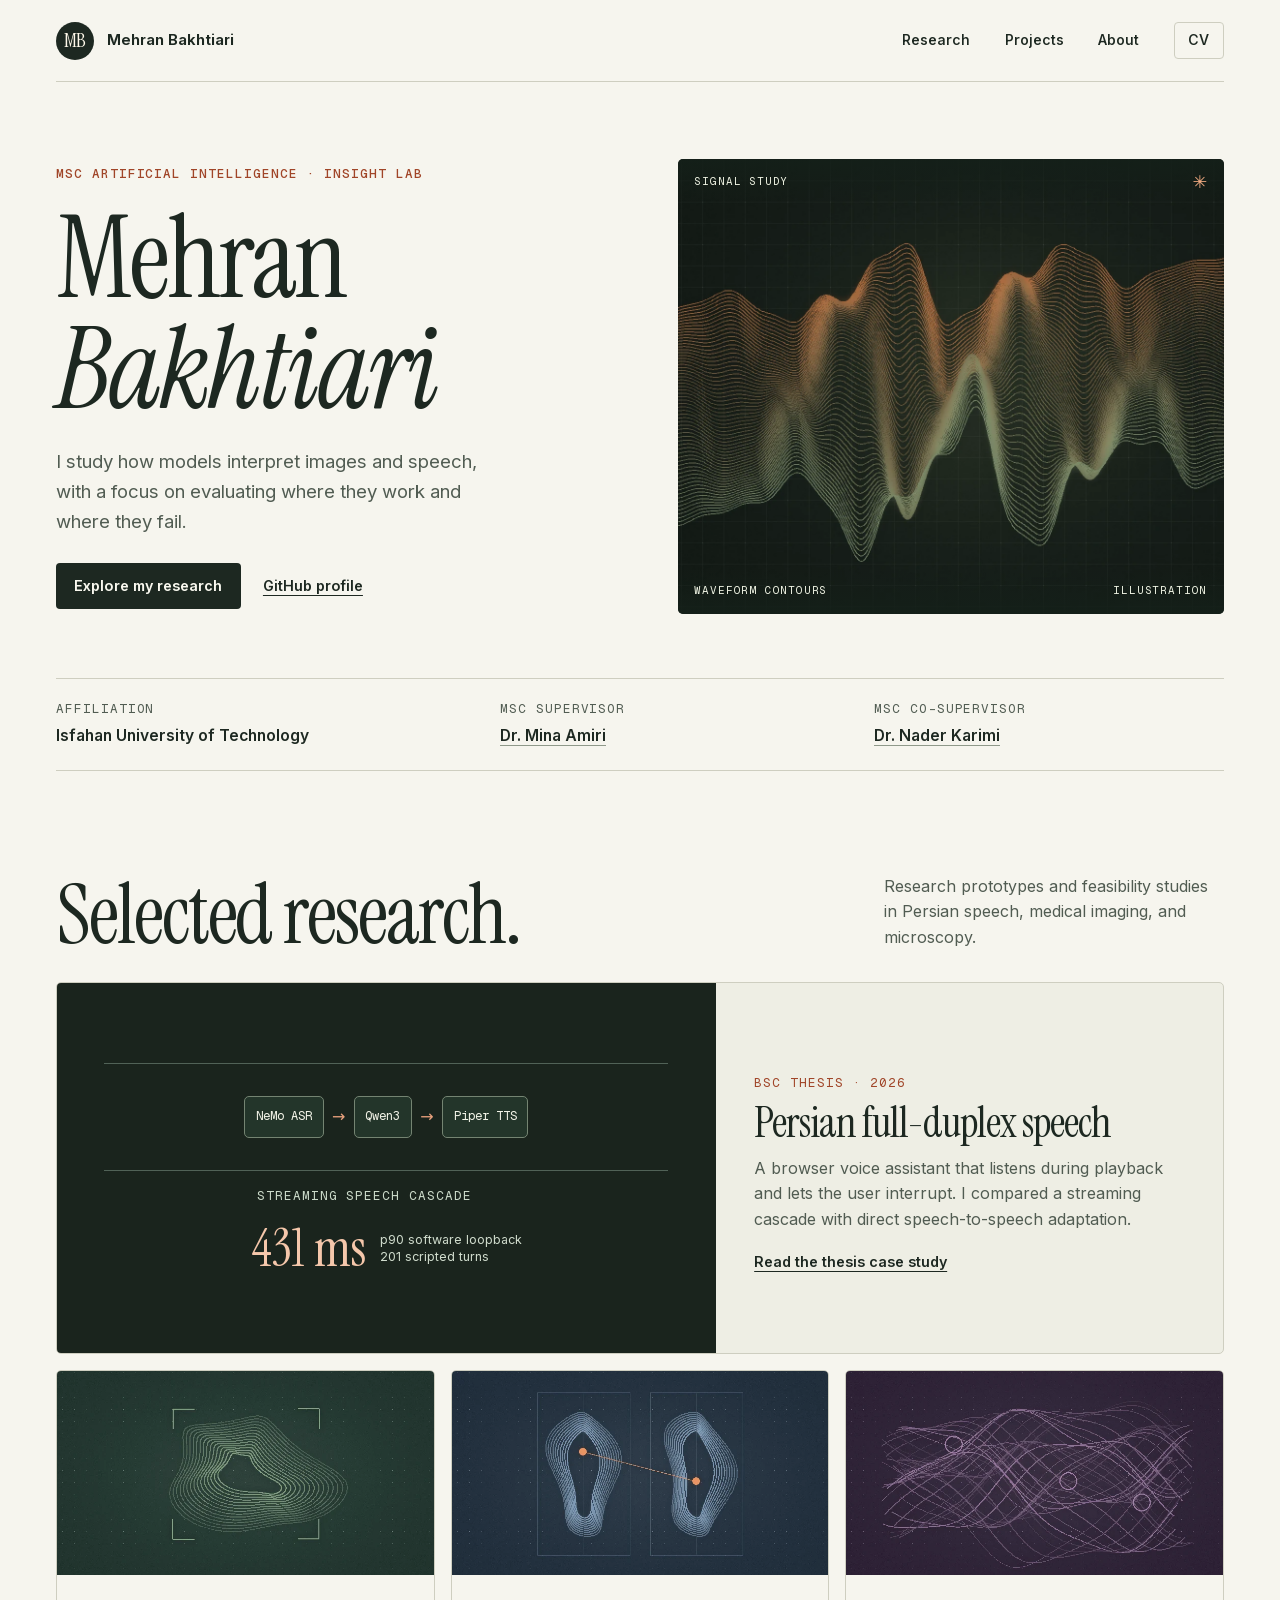
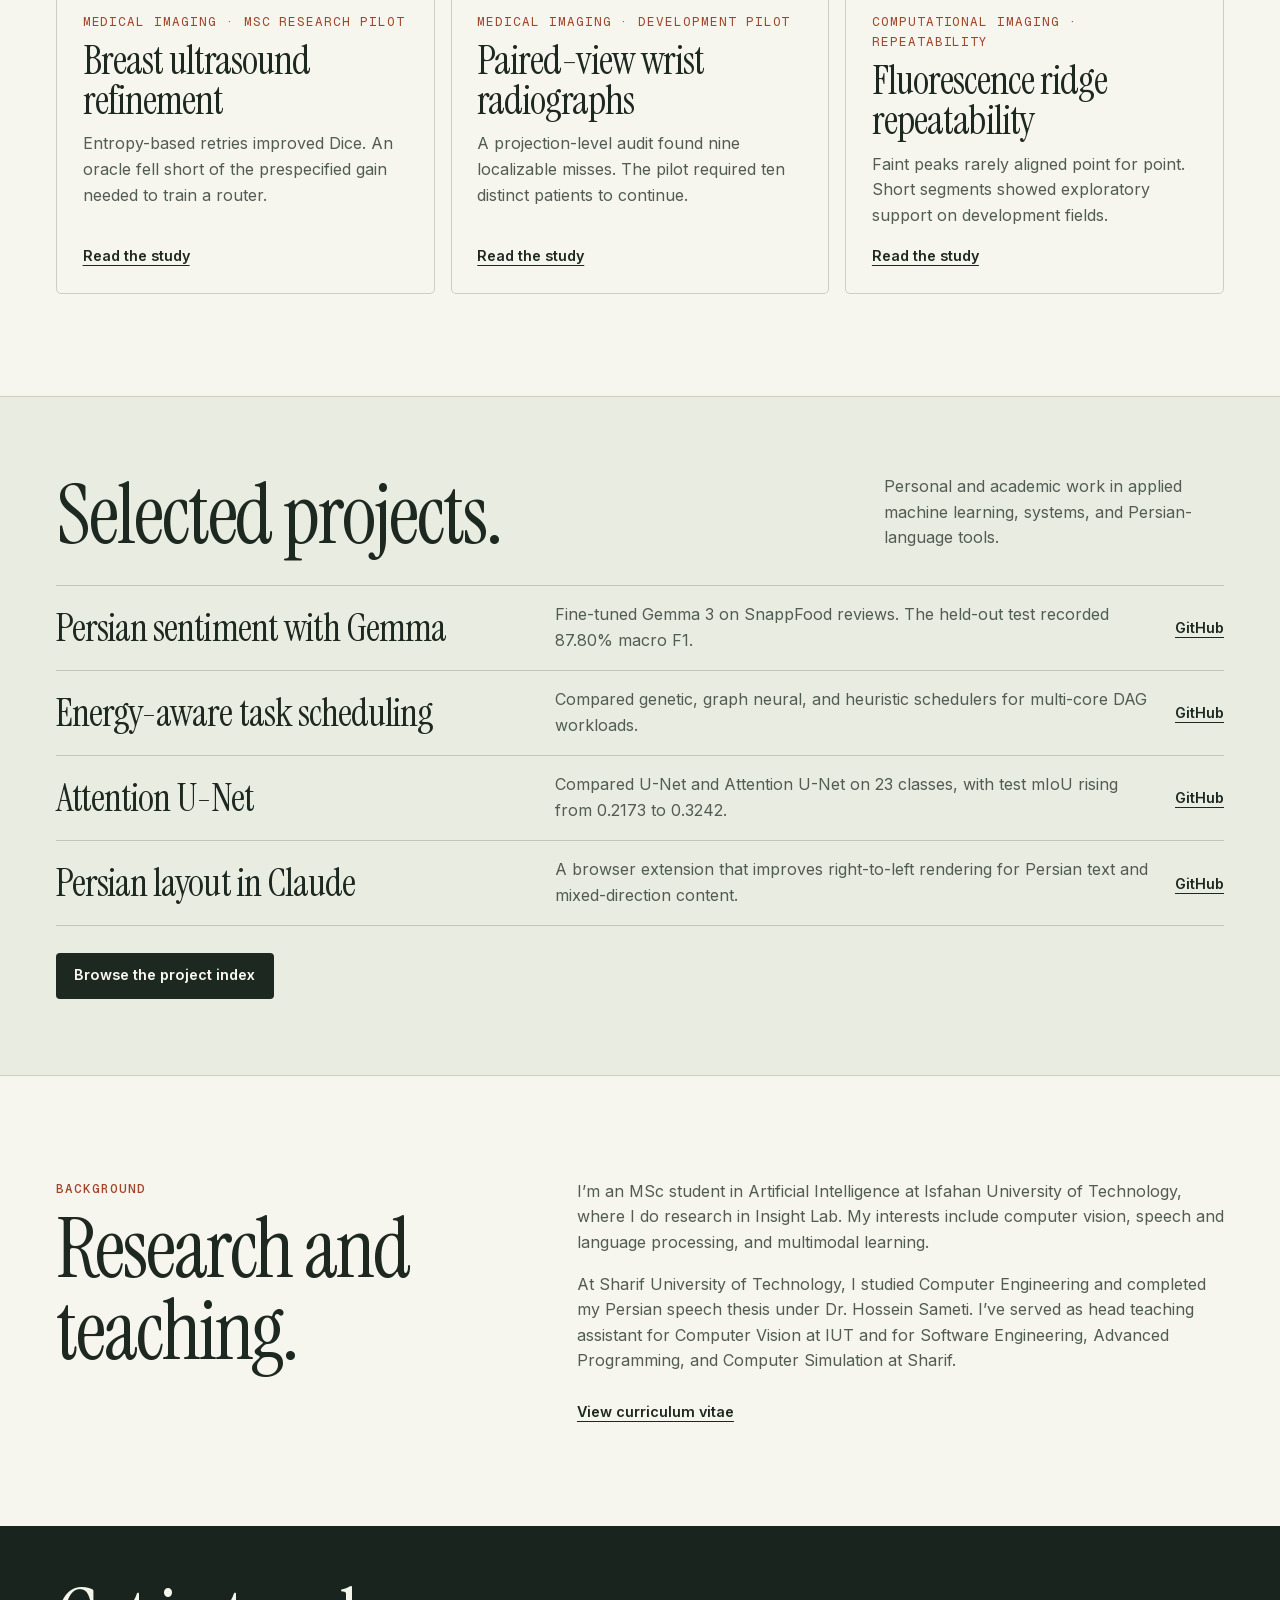
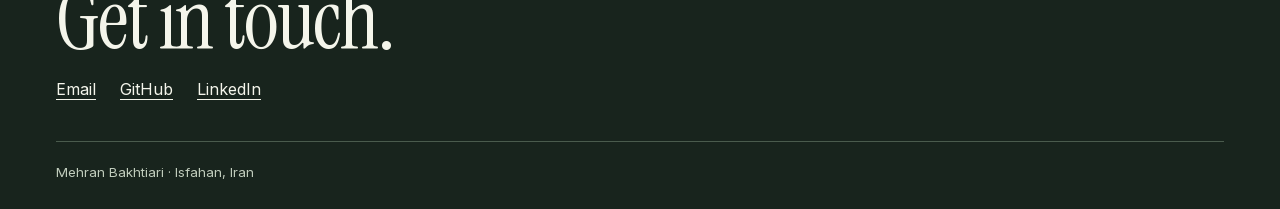
==== index.html @ 44d0c58a "Build Mehran Bakhtiari’s academic portfolio" ====
<!doctype html>
<html lang="en">
<head>
  <meta charset="utf-8">
  <meta name="viewport" content="width=device-width, initial-scale=1">
  <meta name="theme-color" content="#f6f5ee">
  <title>Mehran Bakhtiari · Artificial Intelligence</title>
  <meta name="description" content="Mehran Bakhtiari is an MSc student in Artificial Intelligence at Isfahan University of Technology. Explore research in Persian speech, medical imaging, and machine learning.">
  <meta property="og:type" content="website">
  <meta property="og:title" content="Mehran Bakhtiari · Artificial Intelligence">
  <meta property="og:description" content="Mehran Bakhtiari is an MSc student in Artificial Intelligence at Isfahan University of Technology. Explore research in Persian speech, medical imaging, and machine learning.">
  <meta property="og:url" content="https://mehbakh82.github.io/">
  <meta property="og:image" content="https://mehbakh82.github.io/assets/signal.webp">
  <meta name="twitter:card" content="summary_large_image">
  <link rel="canonical" href="https://mehbakh82.github.io/">
  <link rel="icon" href="assets/favicon.png">
  <link rel="stylesheet" href="styles.css">
  
</head>
<body>
  <a class="skip" href="#main">Skip to content</a>
  <header><div class="wrap">
    <a class="brand" href="index.html" aria-label="Mehran Bakhtiari, home"><span class="mark" aria-hidden="true">MB</span><span class="brand-text">Mehran Bakhtiari</span></a>
    <nav aria-label="Main navigation"><a href="index.html#research">Research</a><a href="projects.html">Projects</a><a href="index.html#about">About</a><a href="cv.html" class="nav-cv">CV</a></nav>
  </div></header>
  <main id="main">
    <div class="wrap">
      <section class="hero">
        <div>
          <p class="kicker">MSc Artificial Intelligence · Insight Lab</p>
          <h1>Mehran <span>Bakhtiari</span></h1>
          <p class="intro">I study how models interpret images and speech, with a focus on evaluating where they work and where they fail.</p>
          <div class="actions"><a class="button" href="#research">Explore my research</a><a class="text-link" href="https://github.com/mehbakh82">GitHub profile</a></div>
        </div>
        <figure class="hero-art">
          <img src="assets/signal.webp" width="1200" height="940" alt="" fetchpriority="high">
          <div class="art-top"><span class="caption">Signal study</span><span class="art-symbol" aria-hidden="true">✳</span></div>
          <figcaption class="art-bottom"><span class="caption">Waveform contours</span><span class="caption">Illustration</span></figcaption>
        </figure>
      </section>
      <dl class="affiliations">
        <div><dt class="label">Affiliation</dt><dd>Isfahan University of Technology</dd></div>
        <div><dt class="label">MSc supervisor</dt><dd><a href="https://scholar.google.com/citations?user=txV3rqgAAAAJ&amp;hl=en">Dr. Mina Amiri</a></dd></div>
        <div><dt class="label">MSc co-supervisor</dt><dd><a href="https://scholar.google.com/citations?user=mZGNr2QAAAAJ&amp;hl=en">Dr. Nader Karimi</a></dd></div>
      </dl>
      <section class="section" id="research">
        <div class="section-heading"><h2>Selected research.</h2><p>Research prototypes and feasibility studies in Persian speech, medical imaging, and microscopy.</p></div>
        <article class="feature">
          <div class="feature-media">
            <div class="diagram" aria-label="The speech cascade runs NeMo ASR, then Qwen3, then Piper TTS">
              <span>NeMo ASR</span><b aria-hidden="true">→</b><span>Qwen3</span><b aria-hidden="true">→</b><span>Piper TTS</span>
            </div>
            <p class="caption">Streaming speech cascade</p>
            <p class="feature-measure"><strong>431 ms</strong><span>p90 software loopback<br>201 scripted turns</span></p>
          </div>
          <div class="feature-body">
            <p class="meta">BSc thesis · 2026</p><h3>Persian full-duplex speech</h3>
            <p>A browser voice assistant that listens during playback and lets the user interrupt. I compared a streaming cascade with direct speech-to-speech adaptation.</p>
            <a class="text-link" href="research/persian-speech.html">Read the thesis case study</a>
          </div>
        </article>
        <div class="cards"><article class="card">
      <img src="assets/ultrasound.webp" width="740" height="415" loading="lazy" alt="">
      <div class="card-content"><p class="meta">Medical imaging · MSc research pilot</p>
        <h3>Breast ultrasound refinement</h3><p>Entropy-based retries improved Dice. An oracle fell short of the prespecified gain needed to train a router.</p>
        <a class="text-link" href="research/breast-ultrasound.html" aria-label="Read the study on Recoverable errors in breast ultrasound">Read the study</a>
      </div>
    </article><article class="card">
      <img src="assets/wrist.webp" width="740" height="415" loading="lazy" alt="">
      <div class="card-content"><p class="meta">Medical imaging · Development pilot</p>
        <h3>Paired-view wrist radiographs</h3><p>A projection-level audit found nine localizable misses. The pilot required ten distinct patients to continue.</p>
        <a class="text-link" href="research/paired-wrist.html" aria-label="Read the study on Paired-view wrist radiographs">Read the study</a>
      </div>
    </article><article class="card">
      <img src="assets/fluorescence.webp" width="740" height="415" loading="lazy" alt="">
      <div class="card-content"><p class="meta">Computational imaging · Repeatability</p>
        <h3>Fluorescence ridge repeatability</h3><p>Faint peaks rarely aligned point for point. Short segments showed exploratory support on development fields.</p>
        <a class="text-link" href="research/fluorescence-ridges.html" aria-label="Read the study on Fluorescence ridge repeatability">Read the study</a>
      </div>
    </article></div>
      </section>
    </div>
    <section class="band" id="engineering"><div class="wrap">
      <div class="section-heading"><h2>Selected projects.</h2><p>Personal and academic work in applied machine learning, systems, and Persian-language tools.</p></div>
      <div class="work-list"><article class="work-row"><h3>Persian sentiment with Gemma</h3><p>Fine-tuned Gemma 3 on SnappFood reviews. The held-out test recorded 87.80% macro F1.</p><a class="text-link" href="https://github.com/mehbakh82/Gemma-Snappfood-Sentiment" aria-label="Persian sentiment with Gemma on GitHub">GitHub</a></article><article class="work-row"><h3>Energy-aware task scheduling</h3><p>Compared genetic, graph neural, and heuristic schedulers for multi-core DAG workloads.</p><a class="text-link" href="https://github.com/mehbakh82/Energy-Aware-Task-Scheduler" aria-label="Energy-aware task scheduling on GitHub">GitHub</a></article><article class="work-row"><h3>Attention U-Net</h3><p>Compared U-Net and Attention U-Net on 23 classes, with test mIoU rising from 0.2173 to 0.3242.</p><a class="text-link" href="https://github.com/mehbakh82/U-Net-Semantic-Segmentation" aria-label="Attention U-Net on GitHub">GitHub</a></article><article class="work-row"><h3>Persian layout in Claude</h3><p>A browser extension that improves right-to-left rendering for Persian text and mixed-direction content.</p><a class="text-link" href="https://github.com/mehbakh82/Claude-RTL-Fix" aria-label="Persian layout in Claude on GitHub">GitHub</a></article></div>
      <div class="actions"><a class="button" href="projects.html">Browse the project index</a></div>
    </div></section>
    <section class="section wrap about" id="about">
      <div><p class="kicker">Background</p><h2>Research and teaching.</h2></div>
      <div>
        <p>I’m an MSc student in Artificial Intelligence at Isfahan University of Technology, where I do research in Insight Lab. My interests include computer vision, speech and language processing, and multimodal learning.</p>
        <p>At Sharif University of Technology, I studied Computer Engineering and completed my Persian speech thesis under Dr. Hossein Sameti. I’ve served as head teaching assistant for Computer Vision at IUT and for Software Engineering, Advanced Programming, and Computer Simulation at Sharif.</p>
        <div class="actions"><a class="text-link" href="cv.html">View curriculum vitae</a></div>
      </div>
    </section></main>
  <footer class="footer"><div class="wrap">
    <h2>Get in touch.</h2>
    <div class="footer-links"><a href="mailto:mehbakh82@gmail.com">Email</a><a href="https://github.com/mehbakh82">GitHub</a><a href="https://www.linkedin.com/in/mehbakh82">LinkedIn</a></div>
    <small>Mehran Bakhtiari · Isfahan, Iran</small>
  </div></footer>
</body>
</html>
---- styles.css ----
@font-face{font-family:Instrument;src:url('assets/serif.woff2') format('woff2');font-display:swap}
@font-face{font-family:Instrument;src:url('assets/serif-italic.woff2') format('woff2');font-style:italic;font-display:swap}
@font-face{font-family:Inter;src:url('assets/inter.woff2') format('woff2');font-weight:100 900;font-display:swap}
@font-face{font-family:Geist Mono;src:url('assets/mono.woff2') format('woff2');font-weight:100 900;font-display:swap}
:root{--paper:#f6f5ee;--ink:#1d2821;--sub:#515c52;--rule:#cecec0;--accent:#a04528;--dark:#18241d;--mono:"Geist Mono",monospace;--serif:Instrument,Georgia,serif;color:var(--ink);background:var(--paper);font:16px/1.6 Inter,system-ui,sans-serif;font-synthesis:none}
*{box-sizing:border-box}
html{scroll-behavior:smooth;scroll-padding-top:2rem}
body{margin:0}
a{color:inherit;text-underline-offset:.25em}
a:hover{color:var(--accent)}
:focus-visible{outline:2px solid #b65331;outline-offset:5px}
img{display:block;width:100%;height:auto}
button,input,select{font:inherit}
[hidden]{display:none!important}
::selection{background:#e2b495;color:#1d2821}
.wrap{width:min(100% - 7rem,1328px);margin-inline:auto}
.kicker,.meta,.caption,.label{font-family:var(--mono);font-size:.79rem;letter-spacing:.075em;text-transform:uppercase}
.kicker{font-weight:500}
h1,h2,h3,p,figure,dl,dd{margin:0}
h1,h2,h3{font-weight:400;line-height:.98;font-family:var(--serif);letter-spacing:-.025em}
h1{font-size:clamp(4.2rem,8.9vw,9.8rem)}
h2{font-size:clamp(3.1rem,6.5vw,6.5rem)}
h3{font-size:clamp(2rem,3.3vw,3.45rem);line-height:1}
p{max-width:65ch}
.skip{position:absolute;top:.5rem;left:.5rem;background:white;color:black;padding:1rem;z-index:5;transform:translateY(-200%)}
.skip:focus{transform:none}
header .wrap{display:flex;align-items:center;justify-content:space-between;gap:1.2rem;min-height:82px;border-bottom:1px solid var(--rule)}
.brand{display:inline-flex;align-items:center;gap:.8rem;text-decoration:none;font-size:.92rem;font-weight:650}
.mark{display:grid;place-items:center;background:var(--ink);border-radius:50%;color:#fff9ea;width:38px;height:38px;font:1.22rem/.9 var(--serif);letter-spacing:-.045em}
nav{display:flex;align-items:center;flex-wrap:wrap;gap:clamp(.75rem,2.7vw,2.6rem);font-size:.88rem;font-weight:550}
nav a{text-decoration:none}
nav a[aria-current=page]{color:var(--accent);text-decoration:underline}
.nav-cv{padding:.42rem .85rem;border:1px solid var(--rule);border-radius:4px}
.hero{display:grid;grid-template-columns:1.03fr 1fr;gap:clamp(2rem,4.6vw,5rem);align-items:center;padding:clamp(3.5rem,6vw,6.4rem) 0 clamp(3rem,5vw,5rem)}
.hero .kicker{margin-bottom:1.15rem;color:var(--accent)}
.hero h1 span{display:block;font-style:italic}
.hero .intro{margin-top:1.35rem;max-width:36ch;color:var(--sub);font-size:clamp(1.04rem,1.45vw,1.25rem)}
.actions{display:flex;align-items:center;gap:.7rem 1.4rem;flex-wrap:wrap;margin-top:1.65rem}
.button,.chip{display:inline-flex;align-items:center;justify-content:center;text-decoration:none;border:1px solid transparent;border-radius:4px;font-size:.89rem;font-weight:625}
.button{min-height:46px;padding:.55rem 1.08rem;background:var(--ink);color:#f9f8ef}
.button:hover{background:#34473a;color:white}
.text-link{font-weight:600;font-size:.9rem}
.hero-art{position:relative;min-width:0;overflow:hidden;background:#18241d;color:#eef2e2;border-radius:5px}
.hero-art img{aspect-ratio:1.2;object-fit:cover}
.art-top,.art-bottom{position:absolute;left:0;right:0;display:flex;align-items:center;justify-content:space-between;gap:.5rem;padding:.9rem 1.05rem}
.art-top{top:0;background:linear-gradient(#142019d9,transparent)}
.art-bottom{bottom:0;background:linear-gradient(transparent,#142019dc)}
.art-top .caption,.art-bottom .caption{font-size:.68rem}
.art-symbol{font-size:1.1rem;color:#f1ab82;line-height:1}
.affiliations{border-block:1px solid var(--rule);display:grid;grid-template-columns:1.2fr 1fr 1fr;gap:1.5rem;padding:1.25rem 0 1.4rem}
.affiliations dt{color:var(--sub);margin-bottom:.22rem}
.affiliations dd{font-size:.98rem;font-weight:590}
.affiliations a{text-decoration-color:#8f998a}
.section{padding:clamp(4rem,8vw,8rem) 0}
.section-heading{display:flex;justify-content:space-between;align-items:end;gap:2rem;margin-bottom:1.65rem}
.section-heading .kicker{color:var(--accent);margin-bottom:.65rem}
.section-heading>p{max-width:34ch;color:var(--sub);padding-bottom:.35rem}
.feature{display:grid;grid-template-columns:1.13fr .87fr;min-height:372px;border:1px solid var(--rule);border-radius:5px;overflow:hidden;background:#eeeee4}
.feature-media{min-width:0;display:flex;flex-direction:column;background:#1a241d;color:#f3f4e8;padding:clamp(1rem,3.7vw,3rem);justify-content:center}
.diagram{display:flex;align-items:center;gap:.5rem;justify-content:center;padding:2rem 0;border-block:1px solid #516257}
.diagram span{min-width:0;background:#23352a;border:1px solid #748472;border-radius:5px;padding:.63rem .68rem;font-family:var(--mono);font-size:.76rem;text-align:center}
.diagram b{color:#e9a17d;font-weight:400}
.feature-media .caption{margin:.95rem 0 0;color:#ccdbca;text-align:center}
.feature-measure{display:flex;align-items:center;justify-content:center;gap:.9rem;margin-top:1.05rem}
.feature-measure strong{font:400 clamp(2.5rem,4vw,3.5rem)/1 var(--serif);color:#f5c7ab;white-space:nowrap}
.feature-measure span{font-size:.78rem;line-height:1.4;color:#d0dccd}
.feature-body{padding:clamp(1.5rem,3vw,3rem);align-self:center}
.feature-body .meta,.card .meta{color:var(--accent);margin-bottom:.55rem}
.feature-body p,.card p{color:var(--sub);margin-top:.7rem}
.feature-body .text-link,.card .text-link{display:inline-block;margin-top:1.1rem}
.cards{display:grid;grid-template-columns:repeat(3,minmax(0,1fr));gap:1rem;margin-top:1rem}
.card{display:flex;flex-direction:column;border:1px solid var(--rule);border-radius:5px;overflow:hidden}
.card img{aspect-ratio:1.85;object-fit:cover}
.card-content{display:flex;flex-direction:column;align-items:start;padding:clamp(1rem,2vw,1.6rem);height:100%}
.card h3{font-size:clamp(2.15rem,3.1vw,3.1rem)}
.card .text-link{margin-top:auto;padding-top:1rem}
.band{background:#e9ece1;border-block:1px solid var(--rule)}
.band .wrap{padding-block:clamp(3.3rem,6vw,5.8rem)}
.work-list{border-top:1px solid #c0c9b8;margin-top:1.75rem}
.work-row{display:grid;grid-template-columns:1fr 1.25fr auto;align-items:center;gap:1.15rem;padding:1.03rem 0;border-bottom:1px solid #c0c9b8}
.work-row h3{font-size:clamp(1.8rem,3vw,2.65rem)}
.work-row p{color:var(--sub)}
.about{display:grid;grid-template-columns:.8fr 1.2fr;gap:clamp(2rem,7vw,7rem)}
.about h2{max-width:12ch}
.about .kicker{color:var(--accent);margin-bottom:.65rem}
.about p+p,.prose p+p{margin-top:1rem}
.about p{color:var(--sub)}
.footer{color:#f4f5eb;background:var(--dark)}
.footer .wrap{min-height:260px;padding:3.3rem 0 1.6rem}
.footer h2{font-size:clamp(3rem,6.6vw,6rem);margin-bottom:1rem}
.footer a:hover{color:#ffc7a5}
.footer-links{display:flex;gap:.8rem 1.5rem;flex-wrap:wrap}
.footer small{display:block;color:#c0ccbc;margin-top:2.4rem;padding-top:1.25rem;border-top:1px solid #4a5b4d}
.page-head{padding-top:clamp(3rem,6vw,6rem);padding-bottom:2rem}
.page-head h1{font-size:clamp(3.7rem,7.2vw,7.6rem);max-width:13ch}
.page-head .kicker{color:var(--accent);margin-bottom:.65rem}
.page-head p{color:var(--sub);font-size:1.16rem;margin-top:1.1rem}
.narrow{width:min(100% - 7rem,900px);margin-inline:auto}
.case-art{border-radius:5px;overflow:hidden}
.case-art img{max-height:340px;object-fit:cover}
.case-art figcaption{padding:.55rem 0;color:var(--sub)}
.prose{padding:2.3rem 0 5rem}
.prose section+section{margin-top:2.2rem}
.prose h2{font-size:clamp(2.4rem,4vw,3.7rem);margin-bottom:.7rem}
.prose h3{font-size:2rem;margin:1.05rem 0 .48rem}
.prose a{font-weight:560;overflow-wrap:anywhere}
.prose ul{padding-left:1.4rem}
.prose li+li{margin-top:.34rem}
.findings{display:grid;grid-template-columns:repeat(3,1fr);gap:1rem;border-block:1px solid var(--rule);padding:1.2rem 0;margin:1.8rem 0 2.3rem}
.findings dt{font-size:clamp(2rem,4.2vw,3.7rem);font-family:var(--serif);line-height:1.02}
.findings dd{color:var(--sub);font-size:.89rem;margin-top:.32rem}
.filter-form{display:grid;grid-template-columns:1fr minmax(190px,.36fr);gap:1rem;margin-bottom:1rem}
.filter-form label{display:grid;gap:.3rem;font-weight:600}
.filter-form input,.filter-form select{width:100%;border:1px solid #969f8e;background:#faf9f2;border-radius:4px;color:var(--ink);padding:.6rem .75rem;min-height:46px}
#count{color:var(--sub);margin:.6rem 0}
.archive{padding-bottom:5rem}
.archive-row{padding:1.05rem 0;border-top:1px solid var(--rule);display:grid;grid-template-columns:minmax(220px,.83fr) 1.17fr;gap:1.25rem}
.archive-row h2{font:600 1rem/1.4 Inter,system-ui,sans-serif;letter-spacing:0;overflow-wrap:anywhere}
.archive-row p{color:var(--sub)}
.archive-row .meta{color:var(--accent);margin-top:.3rem}
@media(max-width:1000px){
 .wrap,.narrow{width:calc(100% - 4rem)}
 .hero{gap:2rem}
 .cards{gap:.7rem}
}
@media(max-width:720px){
 .wrap,.narrow{width:calc(100% - 2.5rem)}
 header .wrap{min-height:64px}
 .brand-text{display:none}
 nav{gap:.85rem;font-size:.82rem}
 .nav-cv{padding:.32rem .55rem}
 .hero,.feature,.about{grid-template-columns:1fr}
 .hero{gap:1.9rem;padding:2.7rem 0 2.15rem}
 .hero h1{font-size:clamp(4.35rem,15vw,7.2rem)}
 .hero-art img{aspect-ratio:1.45}
 .affiliations{grid-template-columns:1fr 1fr;gap:.95rem 1rem}
 .affiliations div:first-child{grid-column:1 / -1}
 .section-heading{display:block}
 .section-heading>p{margin-top:.76rem}
 .cards{grid-template-columns:1fr;gap:1rem}
 .card img{aspect-ratio:2}
 .work-row{grid-template-columns:1fr auto;gap:.35rem .85rem}
 .work-row p{grid-row:2;grid-column:1 / -1}
 .about h2{max-width:none}
 .band .actions{align-items:start}
 .archive-row{grid-template-columns:1fr;gap:.25rem}
 .filter-form{grid-template-columns:1fr}
}
@media(max-width:375px){
 .wrap,.narrow{width:calc(100% - 1.75rem)}
 nav{gap:.55rem}
 .art-top,.art-bottom{padding:.6rem}
 .diagram{gap:.28rem}
 .diagram span{padding:.53rem .4rem;font-size:.68rem}
}
@media(prefers-reduced-motion:reduce){html{scroll-behavior:auto}}
@media print{
 :root{background:#fff;color:#111}
 header,.footer,.actions,.case-art,.skip{display:none}
 .wrap,.narrow{width:100%}
 .page-head,.prose{padding:0}
 .page-head h1{font-size:42pt}
 .prose section+section{margin-top:1rem}
 .prose h2{font-size:24pt}
 a{color:inherit}
}
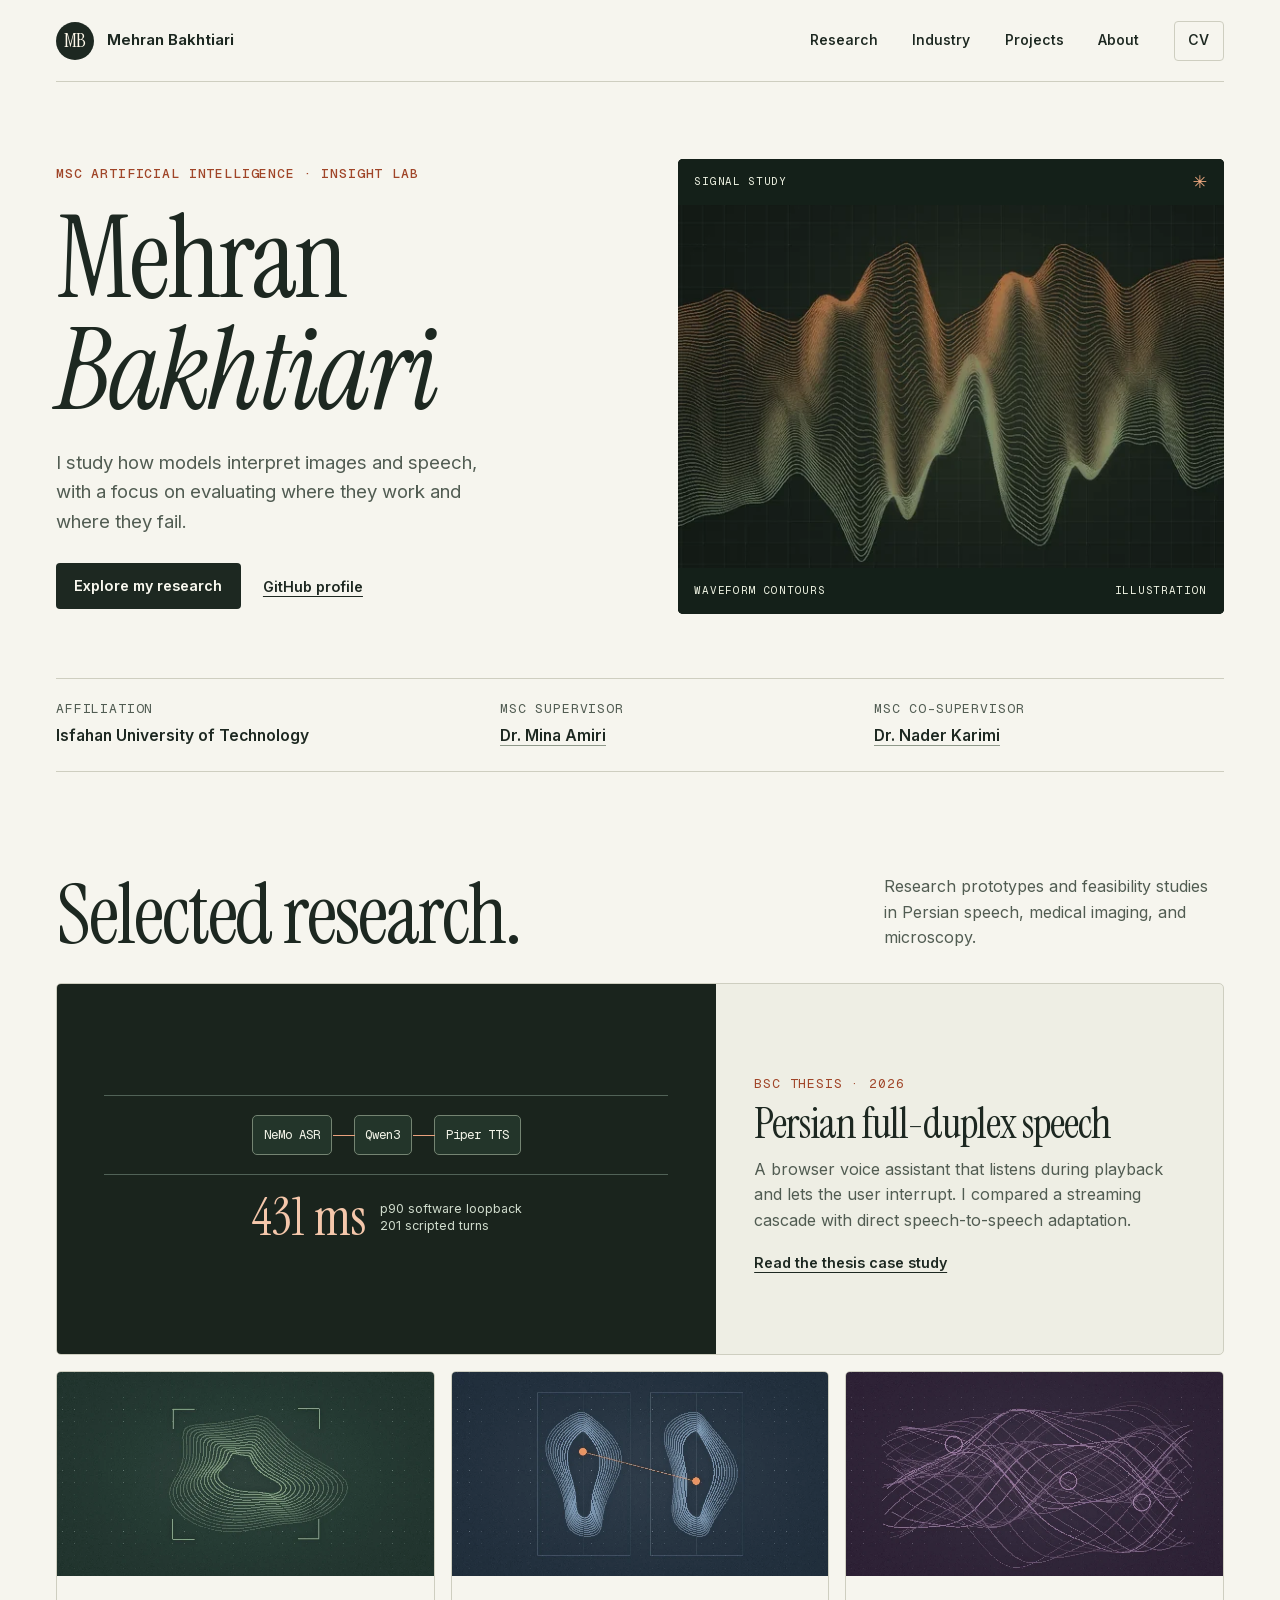
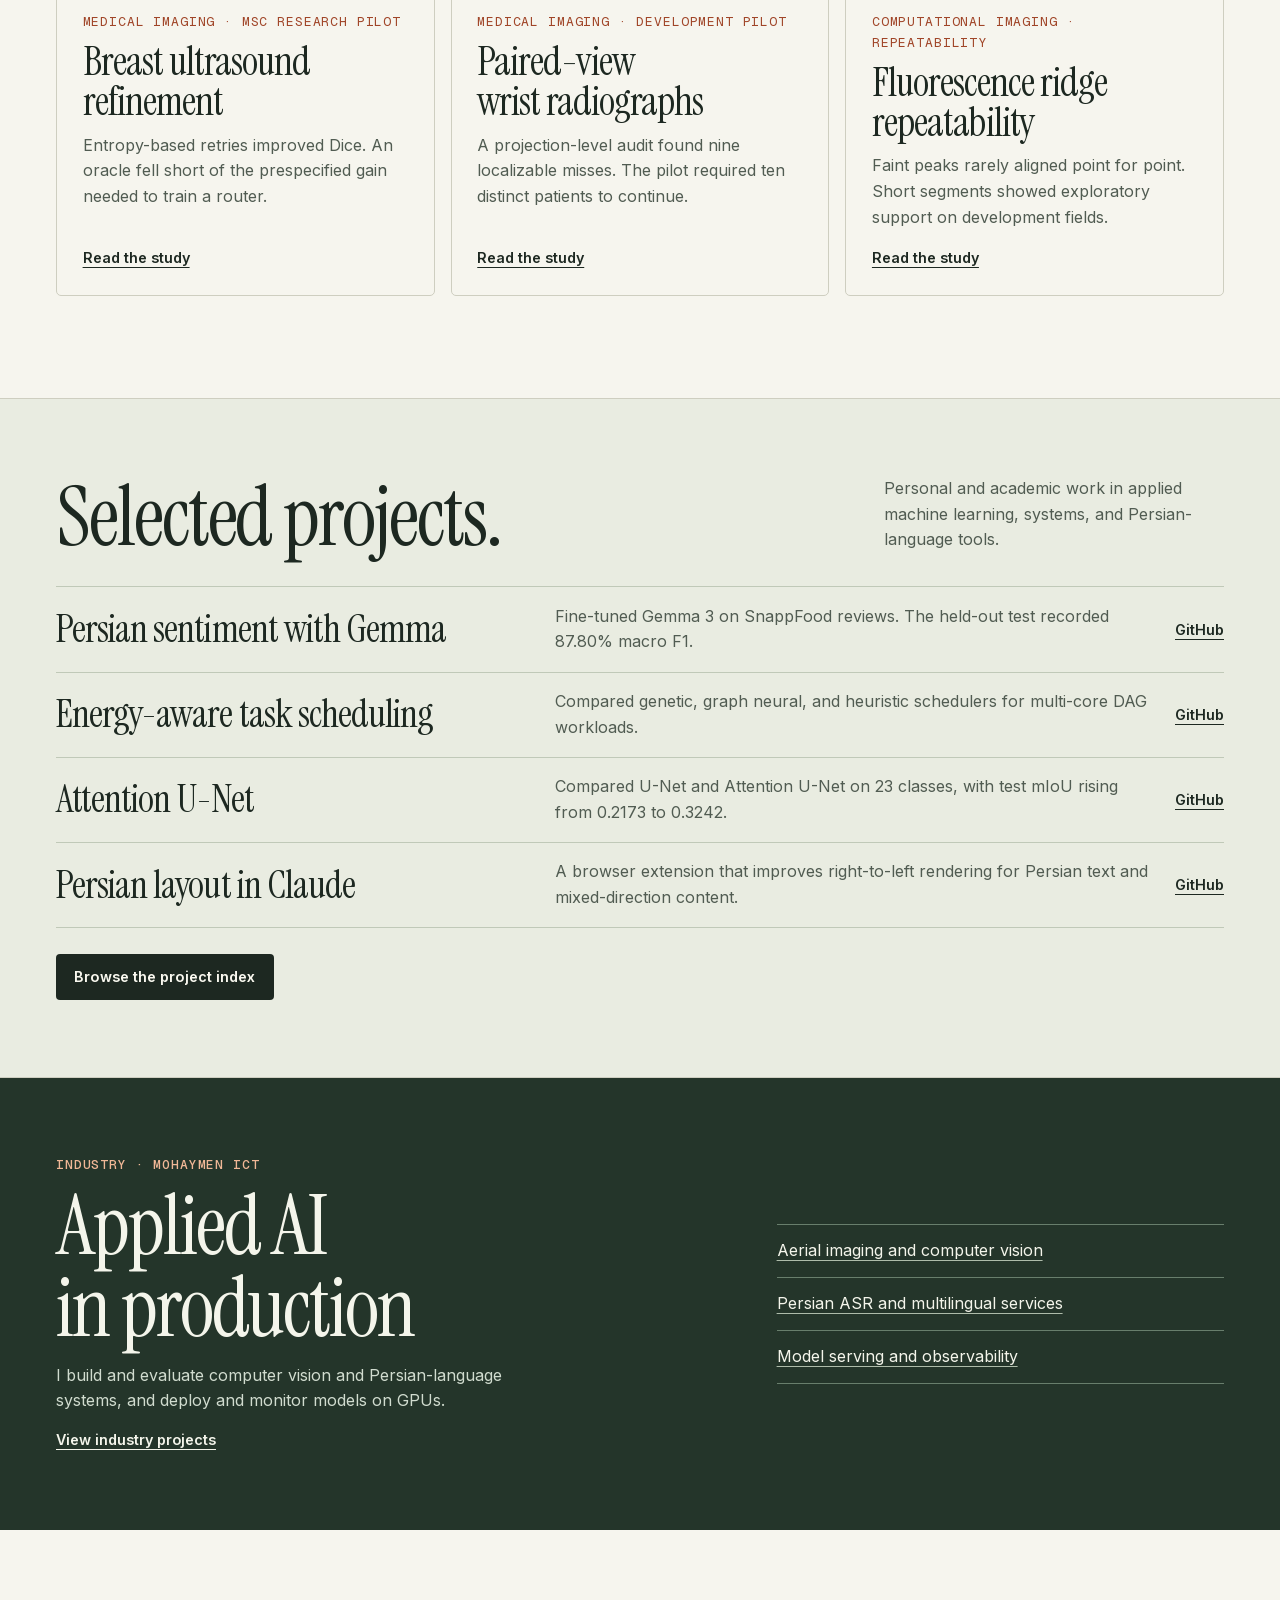
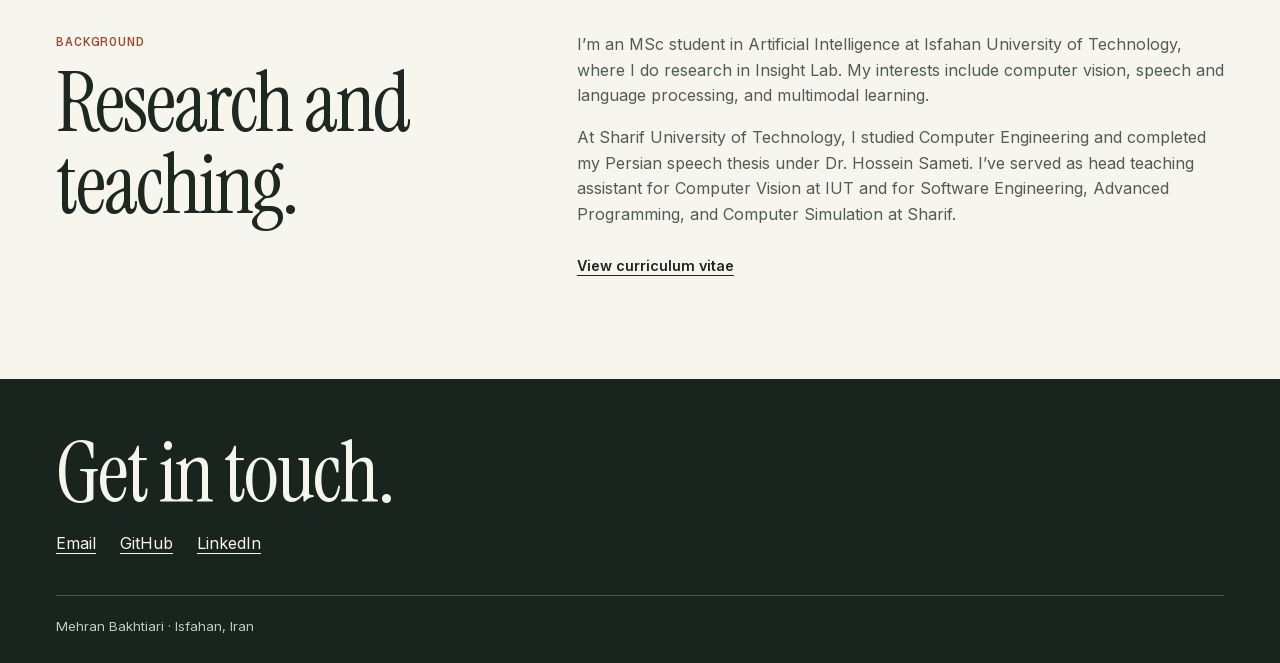
==== commit 936242f6: "Add industry portfolio and refine release quality" ====
--- a/index.html
+++ b/index.html
@@ -7,23 +7,27 @@
   <title>Mehran Bakhtiari · Artificial Intelligence</title>
   <meta name="description" content="Mehran Bakhtiari is an MSc student in Artificial Intelligence at Isfahan University of Technology. Explore research in Persian speech, medical imaging, and machine learning.">
   <meta property="og:type" content="website">
+  <meta property="og:site_name" content="Mehran Bakhtiari">
   <meta property="og:title" content="Mehran Bakhtiari · Artificial Intelligence">
   <meta property="og:description" content="Mehran Bakhtiari is an MSc student in Artificial Intelligence at Isfahan University of Technology. Explore research in Persian speech, medical imaging, and machine learning.">
   <meta property="og:url" content="https://mehbakh82.github.io/">
-  <meta property="og:image" content="https://mehbakh82.github.io/assets/signal.webp">
+  <meta property="og:image" content="https://mehbakh82.github.io/assets/social.jpg">
+  <meta property="og:image:alt" content="Mehran Bakhtiari, Artificial Intelligence">
   <meta name="twitter:card" content="summary_large_image">
   <link rel="canonical" href="https://mehbakh82.github.io/">
   <link rel="icon" href="assets/favicon.png">
+  <link rel="preload" href="assets/serif.woff2" as="font" type="font/woff2" crossorigin>
   <link rel="stylesheet" href="styles.css">
-  
+  <script type="application/ld+json">{"@context": "https://schema.org", "@type": "Person", "name": "Mehran Bakhtiari", "url": "https://mehbakh82.github.io/", "affiliation": {"@type": "CollegeOrUniversity", "name": "Isfahan University of Technology"}, "sameAs": ["https://github.com/mehbakh82", "https://www.linkedin.com/in/mehbakh82"]}</script>
+
 </head>
 <body>
   <a class="skip" href="#main">Skip to content</a>
   <header><div class="wrap">
-    <a class="brand" href="index.html" aria-label="Mehran Bakhtiari, home"><span class="mark" aria-hidden="true">MB</span><span class="brand-text">Mehran Bakhtiari</span></a>
-    <nav aria-label="Main navigation"><a href="index.html#research">Research</a><a href="projects.html">Projects</a><a href="index.html#about">About</a><a href="cv.html" class="nav-cv">CV</a></nav>
+    <a class="brand" href="index.html" aria-label="MB Mehran Bakhtiari, home"><span class="mark" aria-hidden="true">MB</span> <span class="brand-text">Mehran Bakhtiari</span></a>
+    <nav aria-label="Main navigation"><a href="index.html#research">Research</a><a href="industry.html">Industry</a><a href="projects.html">Projects</a><a href="index.html#about">About</a><a href="cv.html" class="nav-cv">CV</a></nav>
   </div></header>
-  <main id="main">
+  <main id="main" tabindex="-1">
     <div class="wrap">
       <section class="hero">
         <div>
@@ -33,7 +37,10 @@
           <div class="actions"><a class="button" href="#research">Explore my research</a><a class="text-link" href="https://github.com/mehbakh82">GitHub profile</a></div>
         </div>
         <figure class="hero-art">
-          <img src="assets/signal.webp" width="1200" height="940" alt="" fetchpriority="high">
+          <picture>
+            <source media="(max-width: 720px)" srcset="assets/signal-small.webp">
+            <img src="assets/signal.webp" width="1200" height="940" alt="" fetchpriority="high">
+          </picture>
           <div class="art-top"><span class="caption">Signal study</span><span class="art-symbol" aria-hidden="true">✳</span></div>
           <figcaption class="art-bottom"><span class="caption">Waveform contours</span><span class="caption">Illustration</span></figcaption>
         </figure>
@@ -47,10 +54,9 @@
         <div class="section-heading"><h2>Selected research.</h2><p>Research prototypes and feasibility studies in Persian speech, medical imaging, and microscopy.</p></div>
         <article class="feature">
           <div class="feature-media">
-            <div class="diagram" aria-label="The speech cascade runs NeMo ASR, then Qwen3, then Piper TTS">
-              <span>NeMo ASR</span><b aria-hidden="true">→</b><span>Qwen3</span><b aria-hidden="true">→</b><span>Piper TTS</span>
-            </div>
-            <p class="caption">Streaming speech cascade</p>
+            <ol class="diagram" aria-label="Streaming speech cascade">
+              <li>NeMo ASR</li><li>Qwen3</li><li>Piper TTS</li>
+            </ol>
             <p class="feature-measure"><strong>431 ms</strong><span>p90 software loopback<br>201 scripted turns</span></p>
           </div>
           <div class="feature-body">
@@ -63,27 +69,38 @@
       <img src="assets/ultrasound.webp" width="740" height="415" loading="lazy" alt="">
       <div class="card-content"><p class="meta">Medical imaging · MSc research pilot</p>
         <h3>Breast ultrasound refinement</h3><p>Entropy-based retries improved Dice. An oracle fell short of the prespecified gain needed to train a router.</p>
-        <a class="text-link" href="research/breast-ultrasound.html" aria-label="Read the study on Recoverable errors in breast ultrasound">Read the study</a>
+        <a class="text-link" href="research/breast-ultrasound.html">Read the study<span class="visually-hidden"> on Recoverable errors in breast ultrasound</span></a>
       </div>
     </article><article class="card">
       <img src="assets/wrist.webp" width="740" height="415" loading="lazy" alt="">
       <div class="card-content"><p class="meta">Medical imaging · Development pilot</p>
         <h3>Paired-view wrist radiographs</h3><p>A projection-level audit found nine localizable misses. The pilot required ten distinct patients to continue.</p>
-        <a class="text-link" href="research/paired-wrist.html" aria-label="Read the study on Paired-view wrist radiographs">Read the study</a>
+        <a class="text-link" href="research/paired-wrist.html">Read the study<span class="visually-hidden"> on Paired-view wrist radiographs</span></a>
       </div>
     </article><article class="card">
       <img src="assets/fluorescence.webp" width="740" height="415" loading="lazy" alt="">
       <div class="card-content"><p class="meta">Computational imaging · Repeatability</p>
         <h3>Fluorescence ridge repeatability</h3><p>Faint peaks rarely aligned point for point. Short segments showed exploratory support on development fields.</p>
-        <a class="text-link" href="research/fluorescence-ridges.html" aria-label="Read the study on Fluorescence ridge repeatability">Read the study</a>
+        <a class="text-link" href="research/fluorescence-ridges.html">Read the study<span class="visually-hidden"> on Fluorescence ridge repeatability</span></a>
       </div>
     </article></div>
       </section>
     </div>
     <section class="band" id="engineering"><div class="wrap">
       <div class="section-heading"><h2>Selected projects.</h2><p>Personal and academic work in applied machine learning, systems, and Persian-language tools.</p></div>
-      <div class="work-list"><article class="work-row"><h3>Persian sentiment with Gemma</h3><p>Fine-tuned Gemma 3 on SnappFood reviews. The held-out test recorded 87.80% macro F1.</p><a class="text-link" href="https://github.com/mehbakh82/Gemma-Snappfood-Sentiment" aria-label="Persian sentiment with Gemma on GitHub">GitHub</a></article><article class="work-row"><h3>Energy-aware task scheduling</h3><p>Compared genetic, graph neural, and heuristic schedulers for multi-core DAG workloads.</p><a class="text-link" href="https://github.com/mehbakh82/Energy-Aware-Task-Scheduler" aria-label="Energy-aware task scheduling on GitHub">GitHub</a></article><article class="work-row"><h3>Attention U-Net</h3><p>Compared U-Net and Attention U-Net on 23 classes, with test mIoU rising from 0.2173 to 0.3242.</p><a class="text-link" href="https://github.com/mehbakh82/U-Net-Semantic-Segmentation" aria-label="Attention U-Net on GitHub">GitHub</a></article><article class="work-row"><h3>Persian layout in Claude</h3><p>A browser extension that improves right-to-left rendering for Persian text and mixed-direction content.</p><a class="text-link" href="https://github.com/mehbakh82/Claude-RTL-Fix" aria-label="Persian layout in Claude on GitHub">GitHub</a></article></div>
+      <div class="work-list"><article class="work-row"><h3>Persian sentiment with Gemma</h3><p>Fine-tuned Gemma 3 on SnappFood reviews. The held-out test recorded 87.80% macro F1.</p><a class="text-link" href="https://github.com/mehbakh82/Gemma-Snappfood-Sentiment">GitHub<span class="visually-hidden"> for Persian sentiment with Gemma</span></a></article><article class="work-row"><h3>Energy-aware task scheduling</h3><p>Compared genetic, graph neural, and heuristic schedulers for multi-core DAG workloads.</p><a class="text-link" href="https://github.com/mehbakh82/Energy-Aware-Task-Scheduler">GitHub<span class="visually-hidden"> for Energy-aware task scheduling</span></a></article><article class="work-row"><h3>Attention U-Net</h3><p>Compared U-Net and Attention U-Net on 23 classes, with test mIoU rising from 0.2173 to 0.3242.</p><a class="text-link" href="https://github.com/mehbakh82/U-Net-Semantic-Segmentation">GitHub<span class="visually-hidden"> for Attention U-Net</span></a></article><article class="work-row"><h3>Persian layout in Claude</h3><p>A browser extension that improves right-to-left rendering for Persian text and mixed-direction content.</p><a class="text-link" href="https://github.com/mehbakh82/Claude-RTL-Fix">GitHub<span class="visually-hidden"> for Persian layout in Claude</span></a></article></div>
       <div class="actions"><a class="button" href="projects.html">Browse the project index</a></div>
+    </div></section>
+    <section class="industry-preview" aria-labelledby="industry-heading"><div class="wrap">
+      <div><p class="kicker">Industry · Mohaymen ICT</p><h2 id="industry-heading">Applied AI in production</h2>
+        <p>I build and evaluate computer vision and Persian-language systems, and deploy and monitor models on GPUs.</p>
+        <a class="text-link" href="industry.html">View industry projects</a>
+      </div>
+      <ul class="industry-topics">
+        <li><a href="industry.html#satellite-detection">Aerial imaging and computer vision</a></li>
+        <li><a href="industry.html#persian-asr">Persian ASR and multilingual services</a></li>
+        <li><a href="industry.html#model-serving">Model serving and observability</a></li>
+      </ul>
     </div></section>
     <section class="section wrap about" id="about">
       <div><p class="kicker">Background</p><h2>Research and teaching.</h2></div>
--- a/styles.css
+++ b/styles.css
@@ -2,7 +2,7 @@
 @font-face{font-family:Instrument;src:url('assets/serif-italic.woff2') format('woff2');font-style:italic;font-display:swap}
 @font-face{font-family:Inter;src:url('assets/inter.woff2') format('woff2');font-weight:100 900;font-display:swap}
 @font-face{font-family:Geist Mono;src:url('assets/mono.woff2') format('woff2');font-weight:100 900;font-display:swap}
-:root{--paper:#f6f5ee;--ink:#1d2821;--sub:#515c52;--rule:#cecec0;--accent:#a04528;--dark:#18241d;--mono:"Geist Mono",monospace;--serif:Instrument,Georgia,serif;color:var(--ink);background:var(--paper);font:16px/1.6 Inter,system-ui,sans-serif;font-synthesis:none}
+:root{--paper:#f6f5ee;--ink:#1d2821;--sub:#515c52;--rule:#cecec0;--accent:#a04528;--dark:#18241d;--mono:"Geist Mono",monospace;--serif:Instrument,Georgia,serif;color:var(--ink);background:var(--paper);font:1rem/1.6 Inter,system-ui,sans-serif;font-synthesis:none;color-scheme:light}
 *{box-sizing:border-box}
 html{scroll-behavior:smooth;scroll-padding-top:2rem}
 body{margin:0}
@@ -14,22 +14,23 @@
 [hidden]{display:none!important}
 ::selection{background:#e2b495;color:#1d2821}
 .wrap{width:min(100% - 7rem,1328px);margin-inline:auto}
-.kicker,.meta,.caption,.label{font-family:var(--mono);font-size:.79rem;letter-spacing:.075em;text-transform:uppercase}
+.kicker,.meta,.caption,.label{font-family:var(--mono);font-size:.8125rem;letter-spacing:.065em;text-transform:uppercase}
 .kicker{font-weight:500}
 h1,h2,h3,p,figure,dl,dd{margin:0}
-h1,h2,h3{font-weight:400;line-height:.98;font-family:var(--serif);letter-spacing:-.025em}
+h1,h2,h3{font-weight:400;line-height:.98;font-family:var(--serif);letter-spacing:-.025em;text-wrap:balance}
 h1{font-size:clamp(4.2rem,8.9vw,9.8rem)}
 h2{font-size:clamp(3.1rem,6.5vw,6.5rem)}
 h3{font-size:clamp(2rem,3.3vw,3.45rem);line-height:1}
 p{max-width:65ch}
 .skip{position:absolute;top:.5rem;left:.5rem;background:white;color:black;padding:1rem;z-index:5;transform:translateY(-200%)}
 .skip:focus{transform:none}
+.visually-hidden{position:absolute;width:1px;height:1px;padding:0;margin:-1px;overflow:hidden;clip-path:inset(50%);white-space:nowrap;border:0}
 header .wrap{display:flex;align-items:center;justify-content:space-between;gap:1.2rem;min-height:82px;border-bottom:1px solid var(--rule)}
 .brand{display:inline-flex;align-items:center;gap:.8rem;text-decoration:none;font-size:.92rem;font-weight:650}
 .mark{display:grid;place-items:center;background:var(--ink);border-radius:50%;color:#fff9ea;width:38px;height:38px;font:1.22rem/.9 var(--serif);letter-spacing:-.045em}
-nav{display:flex;align-items:center;flex-wrap:wrap;gap:clamp(.75rem,2.7vw,2.6rem);font-size:.88rem;font-weight:550}
-nav a{text-decoration:none}
-nav a[aria-current=page]{color:var(--accent);text-decoration:underline}
+header nav{display:flex;align-items:center;flex-wrap:wrap;gap:clamp(.75rem,2.7vw,2.6rem);font-size:.88rem;font-weight:550}
+header nav a{display:inline-flex;align-items:center;min-height:40px;text-decoration:none}
+header nav a:hover,header nav a[aria-current=page]{color:var(--accent);text-decoration:underline}
 .nav-cv{padding:.42rem .85rem;border:1px solid var(--rule);border-radius:4px}
 .hero{display:grid;grid-template-columns:1.03fr 1fr;gap:clamp(2rem,4.6vw,5rem);align-items:center;padding:clamp(3.5rem,6vw,6.4rem) 0 clamp(3rem,5vw,5rem)}
 .hero .kicker{margin-bottom:1.15rem;color:var(--accent)}
@@ -43,8 +44,8 @@
 .hero-art{position:relative;min-width:0;overflow:hidden;background:#18241d;color:#eef2e2;border-radius:5px}
 .hero-art img{aspect-ratio:1.2;object-fit:cover}
 .art-top,.art-bottom{position:absolute;left:0;right:0;display:flex;align-items:center;justify-content:space-between;gap:.5rem;padding:.9rem 1.05rem}
-.art-top{top:0;background:linear-gradient(#142019d9,transparent)}
-.art-bottom{bottom:0;background:linear-gradient(transparent,#142019dc)}
+.art-top{top:0;background:#142019}
+.art-bottom{bottom:0;background:#142019}
 .art-top .caption,.art-bottom .caption{font-size:.68rem}
 .art-symbol{font-size:1.1rem;color:#f1ab82;line-height:1}
 .affiliations{border-block:1px solid var(--rule);display:grid;grid-template-columns:1.2fr 1fr 1fr;gap:1.5rem;padding:1.25rem 0 1.4rem}
@@ -57,9 +58,9 @@
 .section-heading>p{max-width:34ch;color:var(--sub);padding-bottom:.35rem}
 .feature{display:grid;grid-template-columns:1.13fr .87fr;min-height:372px;border:1px solid var(--rule);border-radius:5px;overflow:hidden;background:#eeeee4}
 .feature-media{min-width:0;display:flex;flex-direction:column;background:#1a241d;color:#f3f4e8;padding:clamp(1rem,3.7vw,3rem);justify-content:center}
-.diagram{display:flex;align-items:center;gap:.5rem;justify-content:center;padding:2rem 0;border-block:1px solid #516257}
-.diagram span{min-width:0;background:#23352a;border:1px solid #748472;border-radius:5px;padding:.63rem .68rem;font-family:var(--mono);font-size:.76rem;text-align:center}
-.diagram b{color:#e9a17d;font-weight:400}
+.diagram{display:flex;align-items:center;gap:1.35rem;justify-content:center;margin:0;padding:1.15rem 0;border-block:1px solid #516257;list-style:none}
+.diagram li{position:relative;min-width:0;background:#23352a;border:1px solid #748472;border-radius:5px;padding:.58rem .68rem;font-family:var(--mono);font-size:.78rem;text-align:center}
+.diagram li+li::before{content:"";position:absolute;top:50%;right:100%;width:1.35rem;height:1px;background:#e9a17d}
 .feature-media .caption{margin:.95rem 0 0;color:#ccdbca;text-align:center}
 .feature-measure{display:flex;align-items:center;justify-content:center;gap:.9rem;margin-top:1.05rem}
 .feature-measure strong{font:400 clamp(2.5rem,4vw,3.5rem)/1 var(--serif);color:#f5c7ab;white-space:nowrap}
@@ -76,6 +77,16 @@
 .card .text-link{margin-top:auto;padding-top:1rem}
 .band{background:#e9ece1;border-block:1px solid var(--rule)}
 .band .wrap{padding-block:clamp(3.3rem,6vw,5.8rem)}
+.industry-preview{background:#24352a;color:#f4f5eb}
+.industry-preview .wrap{display:grid;grid-template-columns:minmax(0,1.18fr) minmax(0,.82fr);align-items:center;gap:clamp(2rem,6vw,7rem);padding-block:clamp(3rem,6vw,5rem)}
+.industry-preview h2{max-width:13ch}
+.industry-preview p{max-width:45ch;color:#d1dccf;margin:.85rem 0}
+.industry-preview .kicker{color:#f0b796;margin:0 0 .65rem}
+.industry-preview a:hover{color:#ffc7a5}
+.industry-preview a:focus-visible,.footer a:focus-visible{outline-color:#f0b796}
+.industry-topics{margin:0;padding:0;list-style:none;border-top:1px solid #687e6c}
+.industry-topics li{border-bottom:1px solid #687e6c}
+.industry-topics a{display:flex;align-items:center;min-height:52px;padding:.55rem 0;text-decoration-color:#aebcaa}
 .work-list{border-top:1px solid #c0c9b8;margin-top:1.75rem}
 .work-row{display:grid;grid-template-columns:1fr 1.25fr auto;align-items:center;gap:1.15rem;padding:1.03rem 0;border-bottom:1px solid #c0c9b8}
 .work-row h3{font-size:clamp(1.8rem,3vw,2.65rem)}
@@ -95,9 +106,11 @@
 .page-head h1{font-size:clamp(3.7rem,7.2vw,7.6rem);max-width:13ch}
 .page-head .kicker{color:var(--accent);margin-bottom:.65rem}
 .page-head p{color:var(--sub);font-size:1.16rem;margin-top:1.1rem}
+.page-head .kicker{font-size:.875rem;margin-top:0}
+.print-contact{display:none}
 .narrow{width:min(100% - 7rem,900px);margin-inline:auto}
 .case-art{border-radius:5px;overflow:hidden}
-.case-art img{max-height:340px;object-fit:cover}
+.case-art img{aspect-ratio:2.65;max-height:340px;object-fit:cover}
 .case-art figcaption{padding:.55rem 0;color:var(--sub)}
 .prose{padding:2.3rem 0 5rem}
 .prose section+section{margin-top:2.2rem}
@@ -107,11 +120,25 @@
 .prose ul{padding-left:1.4rem}
 .prose li+li{margin-top:.34rem}
 .findings{display:grid;grid-template-columns:repeat(3,1fr);gap:1rem;border-block:1px solid var(--rule);padding:1.2rem 0;margin:1.8rem 0 2.3rem}
-.findings dt{font-size:clamp(2rem,4.2vw,3.7rem);font-family:var(--serif);line-height:1.02}
+.findings dt{font-size:clamp(2rem,4.2vw,3.7rem);font-family:var(--serif);line-height:1.02;font-variant-numeric:tabular-nums}
 .findings dd{color:var(--sub);font-size:.89rem;margin-top:.32rem}
-.filter-form{display:grid;grid-template-columns:1fr minmax(190px,.36fr);gap:1rem;margin-bottom:1rem}
+.industry-head h1{max-width:none}
+.industry-nav{border-block:1px solid var(--rule)}
+.industry-nav ul{display:grid;grid-template-columns:repeat(3,minmax(0,1fr));gap:0 1.6rem;margin:0;padding:.55rem 0;list-style:none}
+.industry-nav a{display:inline-flex;align-items:center;min-height:44px;font-size:.89rem;font-weight:600}
+.industry-projects{padding-block:2rem 5rem}
+.industry-project{display:grid;grid-template-columns:minmax(0,.9fr) minmax(0,1.1fr);gap:clamp(1.2rem,5vw,5rem);padding:clamp(2rem,4.8vw,4.5rem) 0;border-bottom:1px solid var(--rule)}
+.industry-project h2{font-size:clamp(2.7rem,4.7vw,4.85rem)}
+.industry-project .meta{color:var(--accent);margin-bottom:.6rem}
+.industry-project .findings{grid-template-columns:repeat(auto-fit,minmax(min(100%,8rem),1fr));margin:1.25rem 0 .75rem}
+.industry-project .findings dt{font-size:clamp(2.1rem,4vw,3.5rem)}
+.evaluation-scope{font-size:.91rem;color:var(--sub)}
+.filter-form{display:grid;grid-template-columns:1fr minmax(190px,.36fr) auto;align-items:end;gap:1rem;margin-bottom:1rem}
 .filter-form label{display:grid;gap:.3rem;font-weight:600}
-.filter-form input,.filter-form select{width:100%;border:1px solid #969f8e;background:#faf9f2;border-radius:4px;color:var(--ink);padding:.6rem .75rem;min-height:46px}
+.filter-form input,.filter-form select{width:100%;border:1px solid #969f8e;background:#faf9f2;border-radius:4px;color:var(--ink);padding:.6rem .75rem;min-height:46px;font-weight:450}
+.filter-reset{min-height:46px;padding:.55rem .85rem;border:1px solid #969f8e;border-radius:4px;color:var(--ink);background:transparent;cursor:pointer}
+.filter-reset:hover:not(:disabled){background:#e9ece1}
+.filter-reset:disabled{color:var(--sub);border-color:var(--rule);cursor:default}
 #count{color:var(--sub);margin:.6rem 0}
 .archive{padding-bottom:5rem}
 .archive-row{padding:1.05rem 0;border-top:1px solid var(--rule);display:grid;grid-template-columns:minmax(220px,.83fr) 1.17fr;gap:1.25rem}
@@ -127,9 +154,9 @@
  .wrap,.narrow{width:calc(100% - 2.5rem)}
  header .wrap{min-height:64px}
  .brand-text{display:none}
- nav{gap:.85rem;font-size:.82rem}
+ header nav{gap:.75rem;font-size:.82rem}
  .nav-cv{padding:.32rem .55rem}
- .hero,.feature,.about{grid-template-columns:1fr}
+ .hero,.feature,.about,.industry-preview .wrap,.industry-project{grid-template-columns:1fr}
  .hero{gap:1.9rem;padding:2.7rem 0 2.15rem}
  .hero h1{font-size:clamp(4.35rem,15vw,7.2rem)}
  .hero-art img{aspect-ratio:1.45}
@@ -145,15 +172,23 @@
  .band .actions{align-items:start}
  .archive-row{grid-template-columns:1fr;gap:.25rem}
  .filter-form{grid-template-columns:1fr}
+ .filter-reset{justify-self:start}
+ .industry-nav ul{grid-template-columns:repeat(2,minmax(0,1fr));gap:0 1rem}
+ .industry-projects{padding-top:0;padding-bottom:3rem}
+ .findings{gap:.75rem}
+ .findings dd{overflow-wrap:anywhere}
 }
 @media(max-width:375px){
  .wrap,.narrow{width:calc(100% - 1.75rem)}
- nav{gap:.55rem}
+ header .wrap{gap:.55rem}
+ header nav{gap:.48rem;font-size:.75rem}
  .art-top,.art-bottom{padding:.6rem}
- .diagram{gap:.28rem}
- .diagram span{padding:.53rem .4rem;font-size:.68rem}
+ .diagram{gap:.8rem}
+ .diagram li{padding:.53rem .4rem;font-size:.72rem}
+ .diagram li+li::before{width:.8rem}
 }
 @media(prefers-reduced-motion:reduce){html{scroll-behavior:auto}}
+@media(forced-colors:active){.mark,.button{border:1px solid ButtonText}a:focus-visible,button:focus-visible{outline-color:Highlight}}
 @media print{
  :root{background:#fff;color:#111}
  header,.footer,.actions,.case-art,.skip{display:none}
@@ -163,4 +198,18 @@
  .prose section+section{margin-top:1rem}
  .prose h2{font-size:24pt}
  a{color:inherit}
-}
+ .cv-head{padding-bottom:12pt;border-bottom:1px solid #a3ac9f}
+ .cv-head h1{font-size:31pt;max-width:none}
+ .cv-head .kicker,.cv-head .print-contact{font-size:9pt}
+ .cv-head>p{font-size:11pt;margin-top:5pt}
+ .cv-head .print-contact{display:block}
+ .cv-content{padding-top:10pt;font-size:10.2pt;line-height:1.4}
+ .cv-content h2{font-size:17pt;margin-bottom:4pt}
+ .cv-content h3{font:650 10.9pt/1.3 Inter,system-ui,sans-serif;letter-spacing:0;margin:7pt 0 2pt}
+ .cv-content h2,.cv-content h3{break-after:avoid}
+ .cv-content section+section{margin-top:10pt}
+ .cv-content .cv-experience{break-before:page}
+ .cv-content p{max-width:none}
+ .cv-content ul{margin:3pt 0;padding-left:15pt}
+ .cv-content li+li{margin-top:2pt}
+}
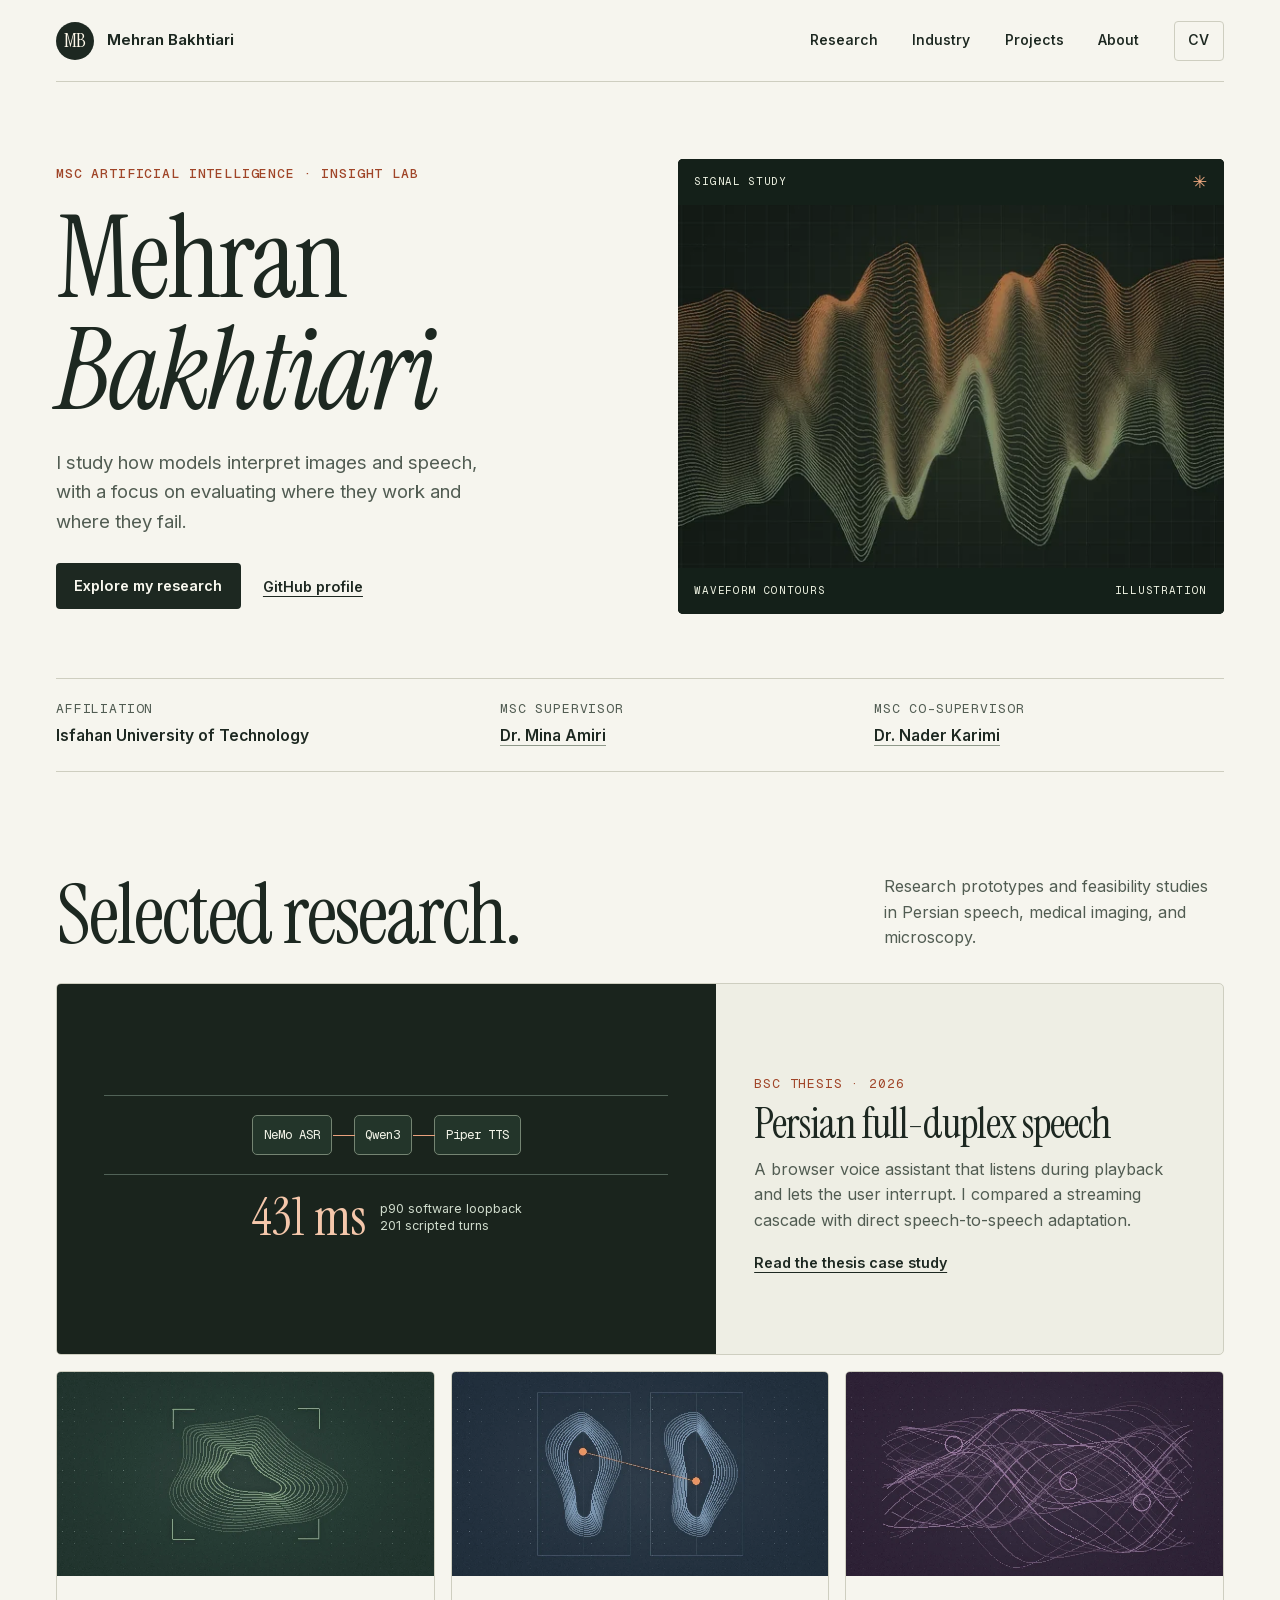
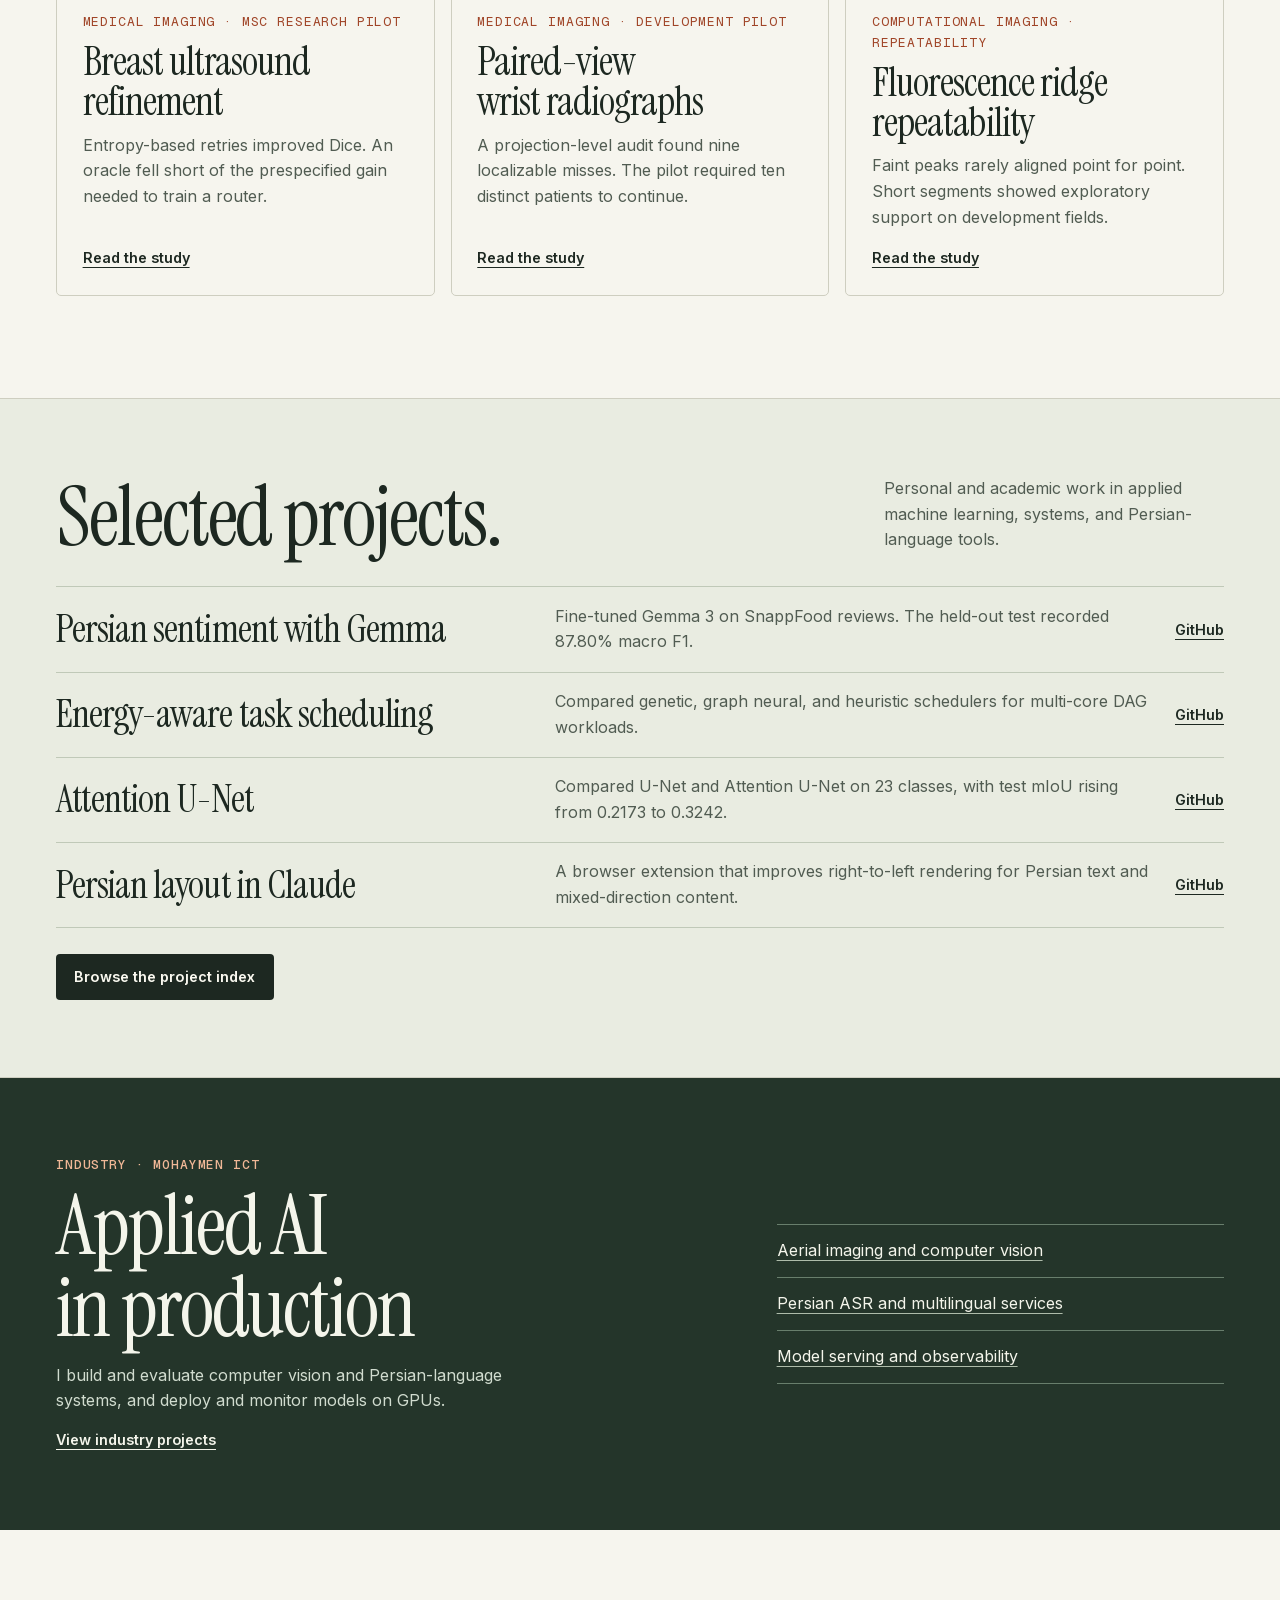
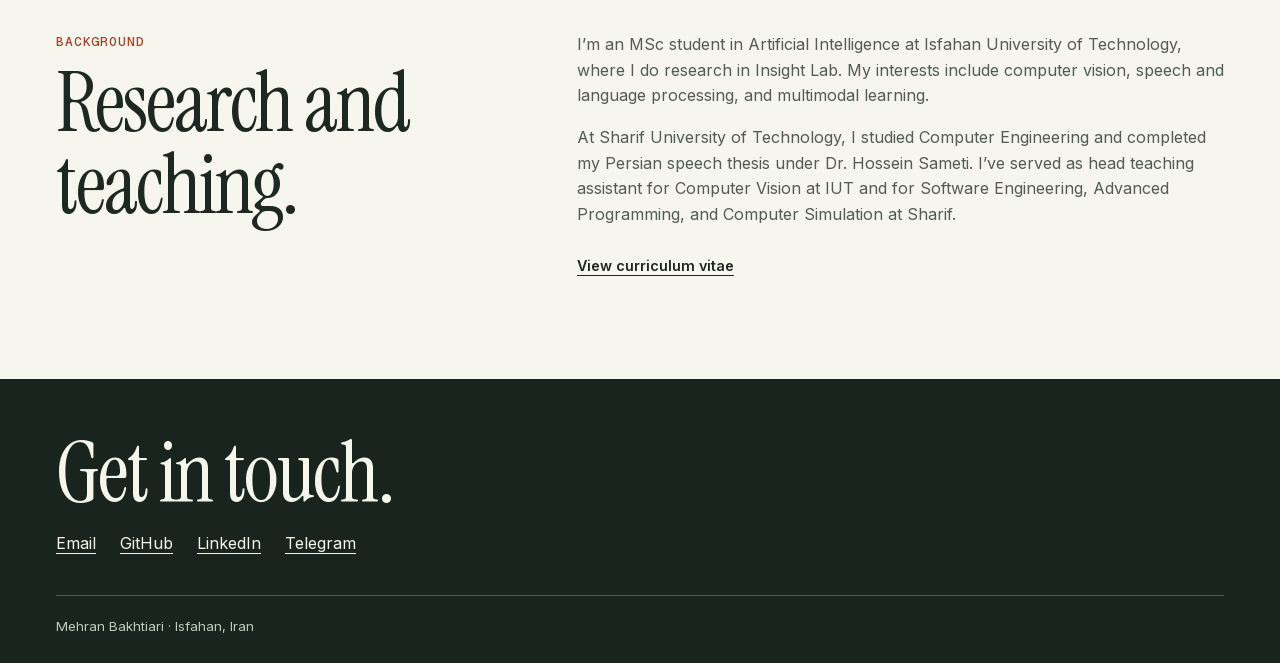
==== commit 46ac6855: "Add Telegram to the portfolio contact links" ====
--- a/index.html
+++ b/index.html
@@ -112,7 +112,7 @@
     </section></main>
   <footer class="footer"><div class="wrap">
     <h2>Get in touch.</h2>
-    <div class="footer-links"><a href="mailto:mehbakh82@gmail.com">Email</a><a href="https://github.com/mehbakh82">GitHub</a><a href="https://www.linkedin.com/in/mehbakh82">LinkedIn</a></div>
+    <div class="footer-links"><a href="mailto:mehbakh82@gmail.com">Email</a><a href="https://github.com/mehbakh82">GitHub</a><a href="https://www.linkedin.com/in/mehbakh82">LinkedIn</a><a href="https://t.me/mehbakh82">Telegram</a></div>
     <small>Mehran Bakhtiari · Isfahan, Iran</small>
   </div></footer>
 </body>
--- a/styles.css
+++ b/styles.css
@@ -108,6 +108,7 @@
 .page-head p{color:var(--sub);font-size:1.16rem;margin-top:1.1rem}
 .page-head .kicker{font-size:.875rem;margin-top:0}
 .print-contact{display:none}
+.cv-profiles{display:flex;align-items:center;flex-wrap:wrap;gap:.65rem 1.1rem}
 .narrow{width:min(100% - 7rem,900px);margin-inline:auto}
 .case-art{border-radius:5px;overflow:hidden}
 .case-art img{aspect-ratio:2.65;max-height:340px;object-fit:cover}
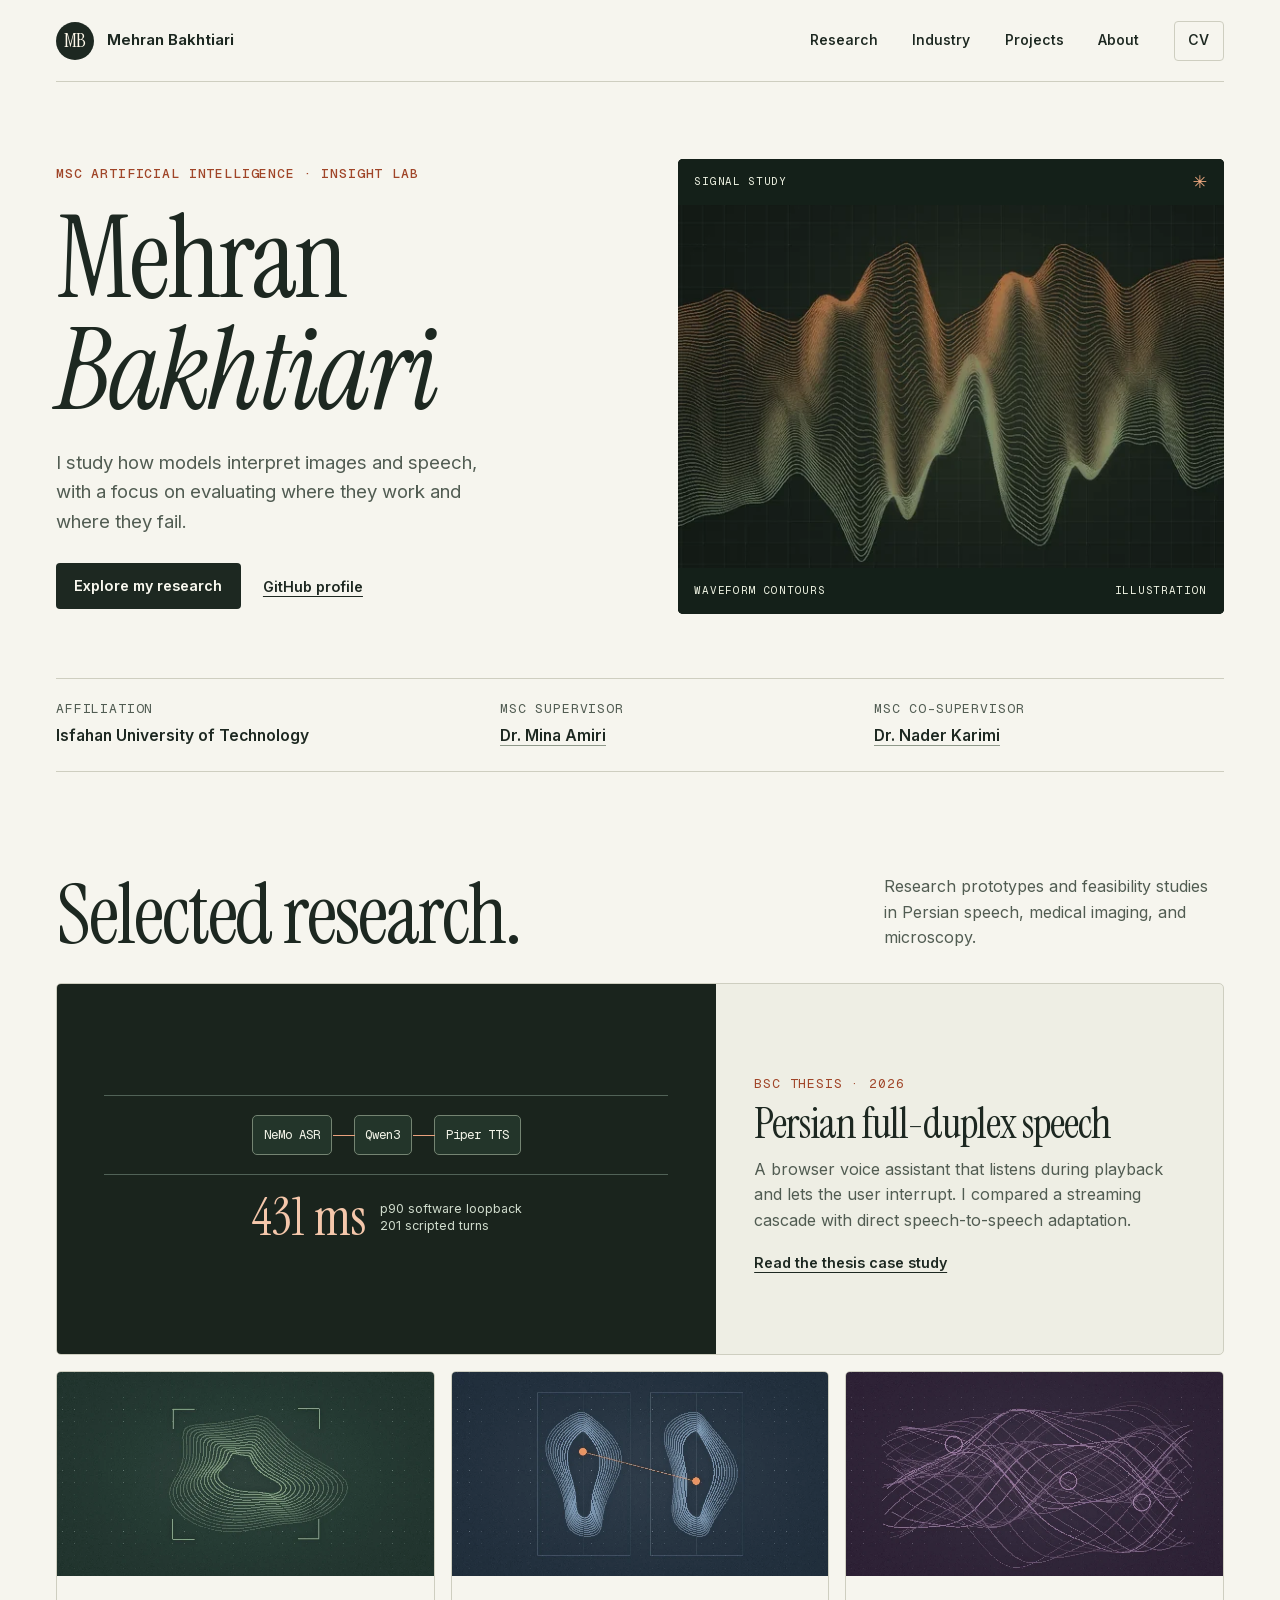
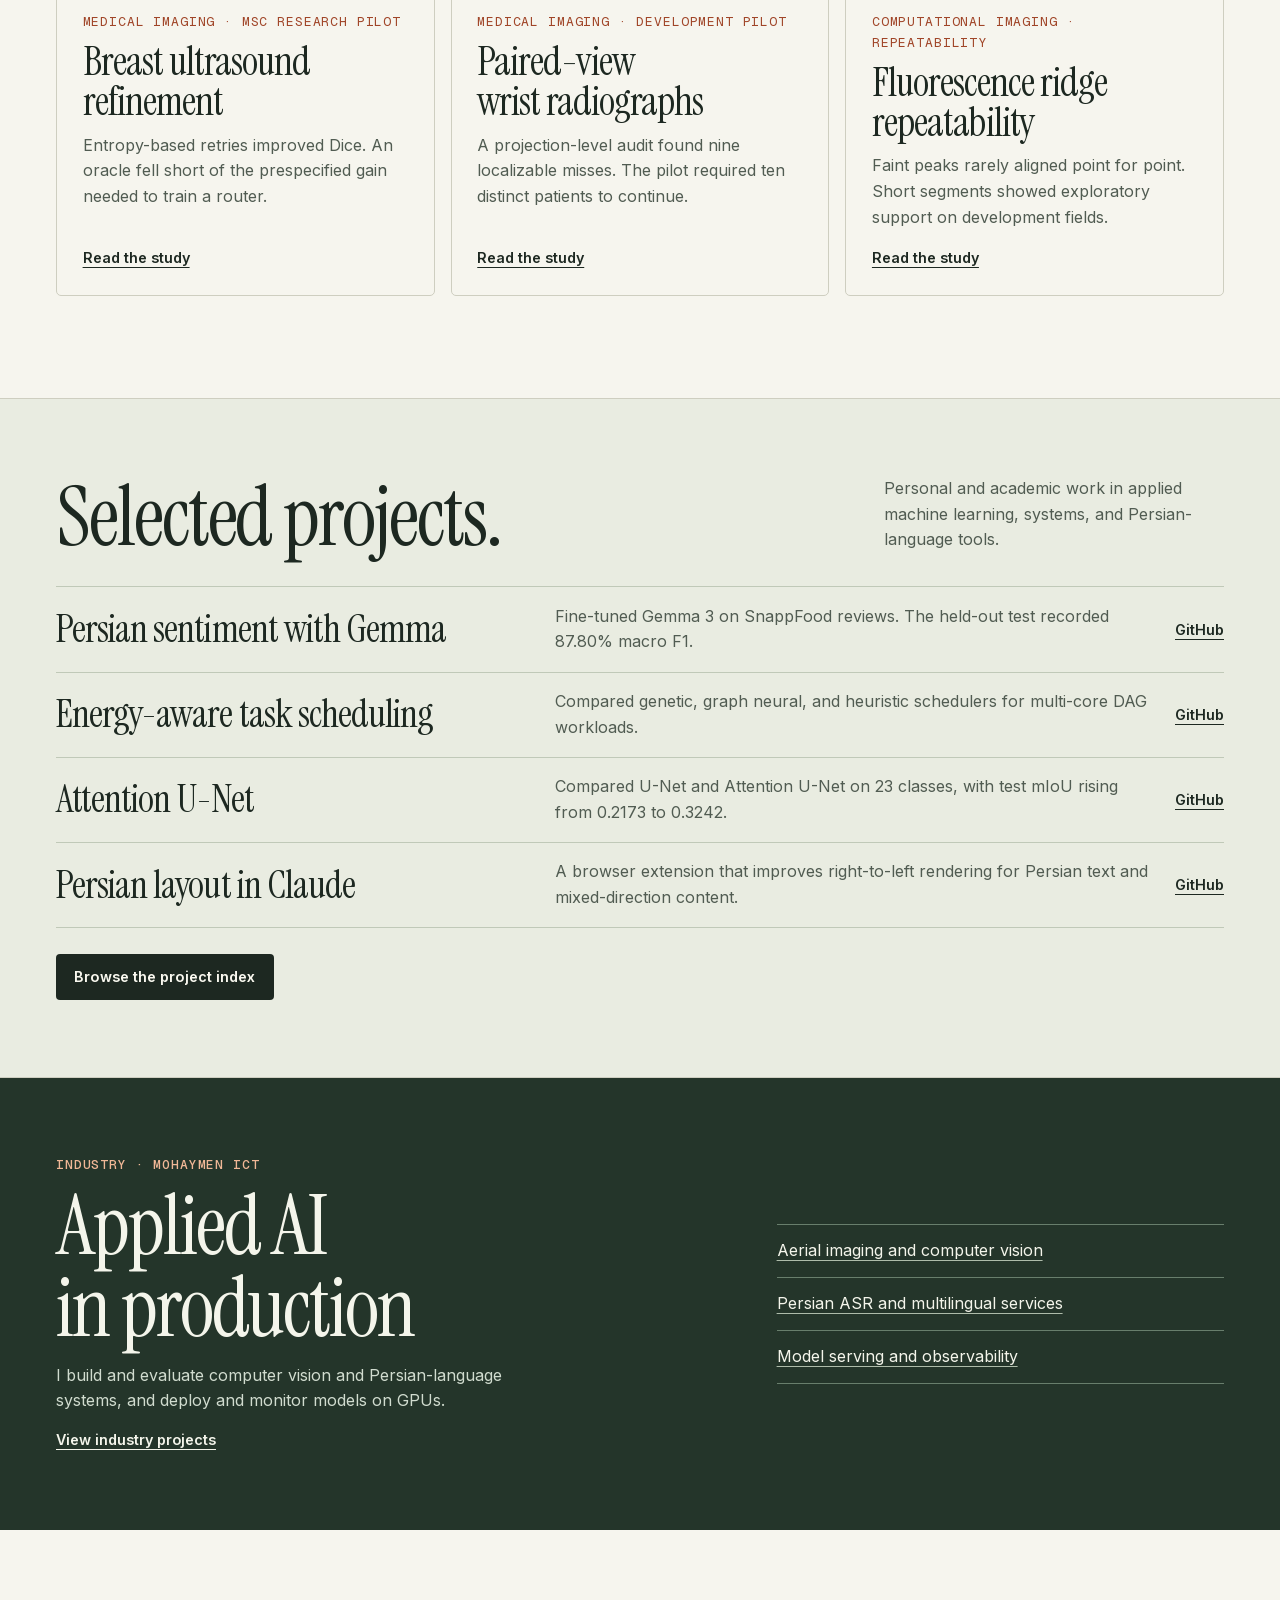
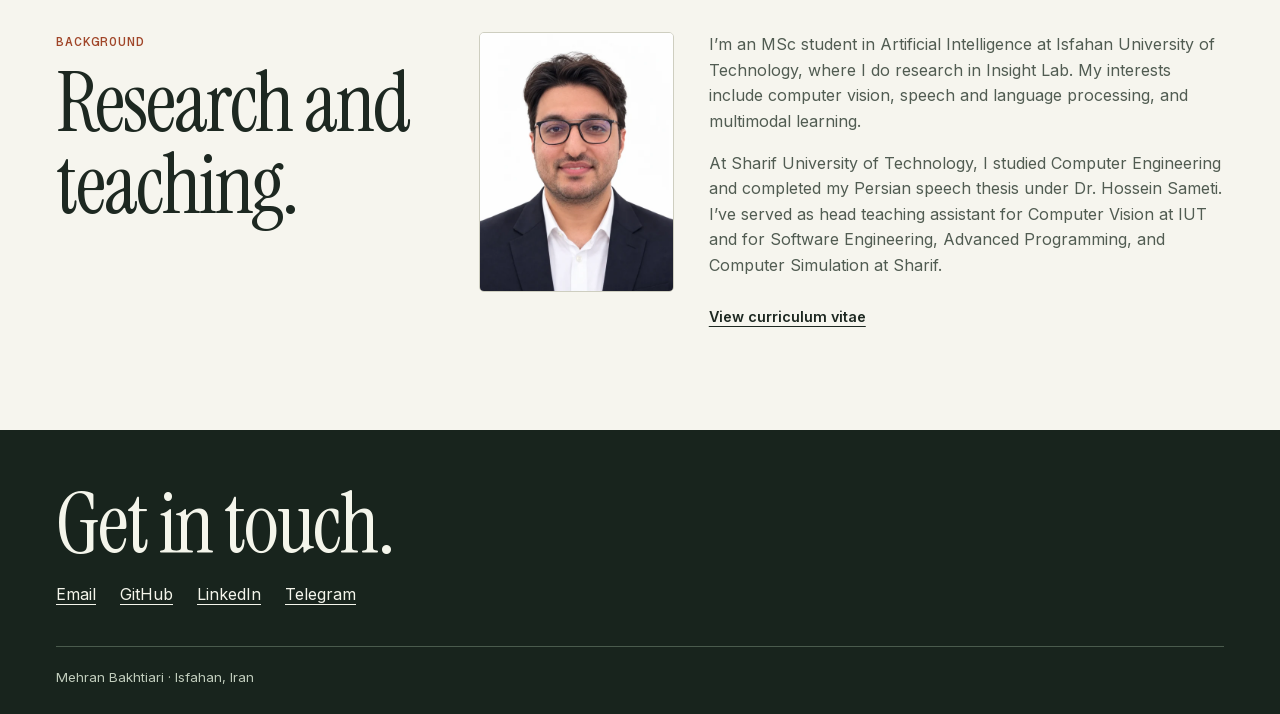
==== commit d386630f: "Add portrait to the About section" ====
--- a/index.html
+++ b/index.html
@@ -102,12 +102,17 @@
         <li><a href="industry.html#model-serving">Model serving and observability</a></li>
       </ul>
     </div></section>
-    <section class="section wrap about" id="about">
-      <div><p class="kicker">Background</p><h2>Research and teaching.</h2></div>
-      <div>
-        <p>I’m an MSc student in Artificial Intelligence at Isfahan University of Technology, where I do research in Insight Lab. My interests include computer vision, speech and language processing, and multimodal learning.</p>
-        <p>At Sharif University of Technology, I studied Computer Engineering and completed my Persian speech thesis under Dr. Hossein Sameti. I’ve served as head teaching assistant for Computer Vision at IUT and for Software Engineering, Advanced Programming, and Computer Simulation at Sharif.</p>
-        <div class="actions"><a class="text-link" href="cv.html">View curriculum vitae</a></div>
+    <section class="section wrap about" id="about" aria-labelledby="about-heading">
+      <div><p class="kicker">Background</p><h2 id="about-heading">Research and teaching.</h2></div>
+      <div class="about-profile">
+        <figure class="about-portrait">
+          <img src="assets/mehran-bakhtiari.webp" alt="Portrait of Mehran Bakhtiari" width="540" height="720" loading="lazy" decoding="async">
+        </figure>
+        <div>
+          <p>I’m an MSc student in Artificial Intelligence at Isfahan University of Technology, where I do research in Insight Lab. My interests include computer vision, speech and language processing, and multimodal learning.</p>
+          <p>At Sharif University of Technology, I studied Computer Engineering and completed my Persian speech thesis under Dr. Hossein Sameti. I’ve served as head teaching assistant for Computer Vision at IUT and for Software Engineering, Advanced Programming, and Computer Simulation at Sharif.</p>
+          <div class="actions"><a class="text-link" href="cv.html">View curriculum vitae</a></div>
+        </div>
       </div>
     </section></main>
   <footer class="footer"><div class="wrap">
--- a/styles.css
+++ b/styles.css
@@ -91,7 +91,10 @@
 .work-row{display:grid;grid-template-columns:1fr 1.25fr auto;align-items:center;gap:1.15rem;padding:1.03rem 0;border-bottom:1px solid #c0c9b8}
 .work-row h3{font-size:clamp(1.8rem,3vw,2.65rem)}
 .work-row p{color:var(--sub)}
-.about{display:grid;grid-template-columns:.8fr 1.2fr;gap:clamp(2rem,7vw,7rem)}
+.about{display:grid;grid-template-columns:minmax(0,.78fr) minmax(0,1.62fr);gap:clamp(2rem,5vw,5rem)}
+.about-profile{display:grid;grid-template-columns:minmax(0,.55fr) minmax(0,1.45fr);align-items:start;gap:clamp(1.15rem,2.7vw,2.45rem)}
+.about-portrait{overflow:hidden;border:1px solid var(--rule);border-radius:5px}
+.about-portrait img{transform:scale(1.06);transform-origin:50% 68%}
 .about h2{max-width:12ch}
 .about .kicker{color:var(--accent);margin-bottom:.65rem}
 .about p+p,.prose p+p{margin-top:1rem}
@@ -179,6 +182,10 @@
  .findings{gap:.75rem}
  .findings dd{overflow-wrap:anywhere}
 }
+@media(max-width:520px){
+ .about-profile{grid-template-columns:1fr}
+ .about-portrait{width:min(62%,232px)}
+}
 @media(max-width:375px){
  .wrap,.narrow{width:calc(100% - 1.75rem)}
  header .wrap{gap:.55rem}
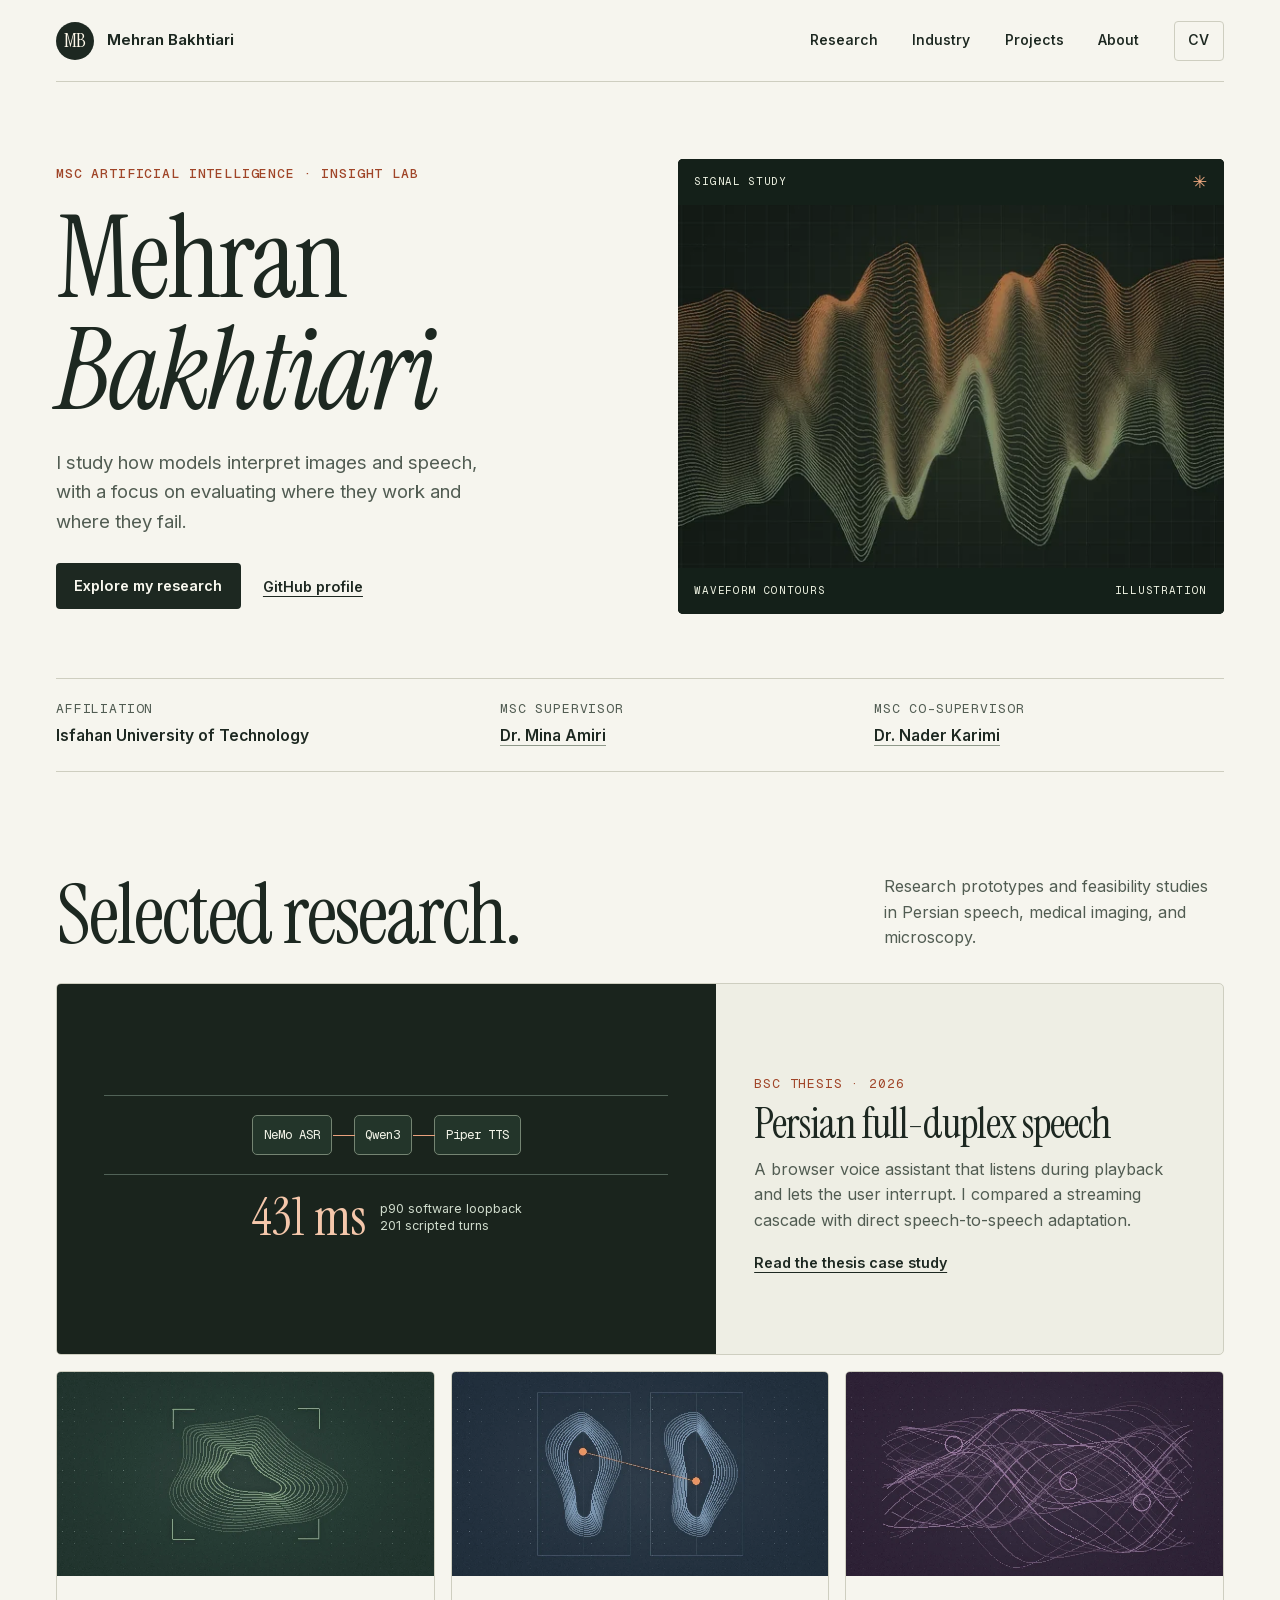
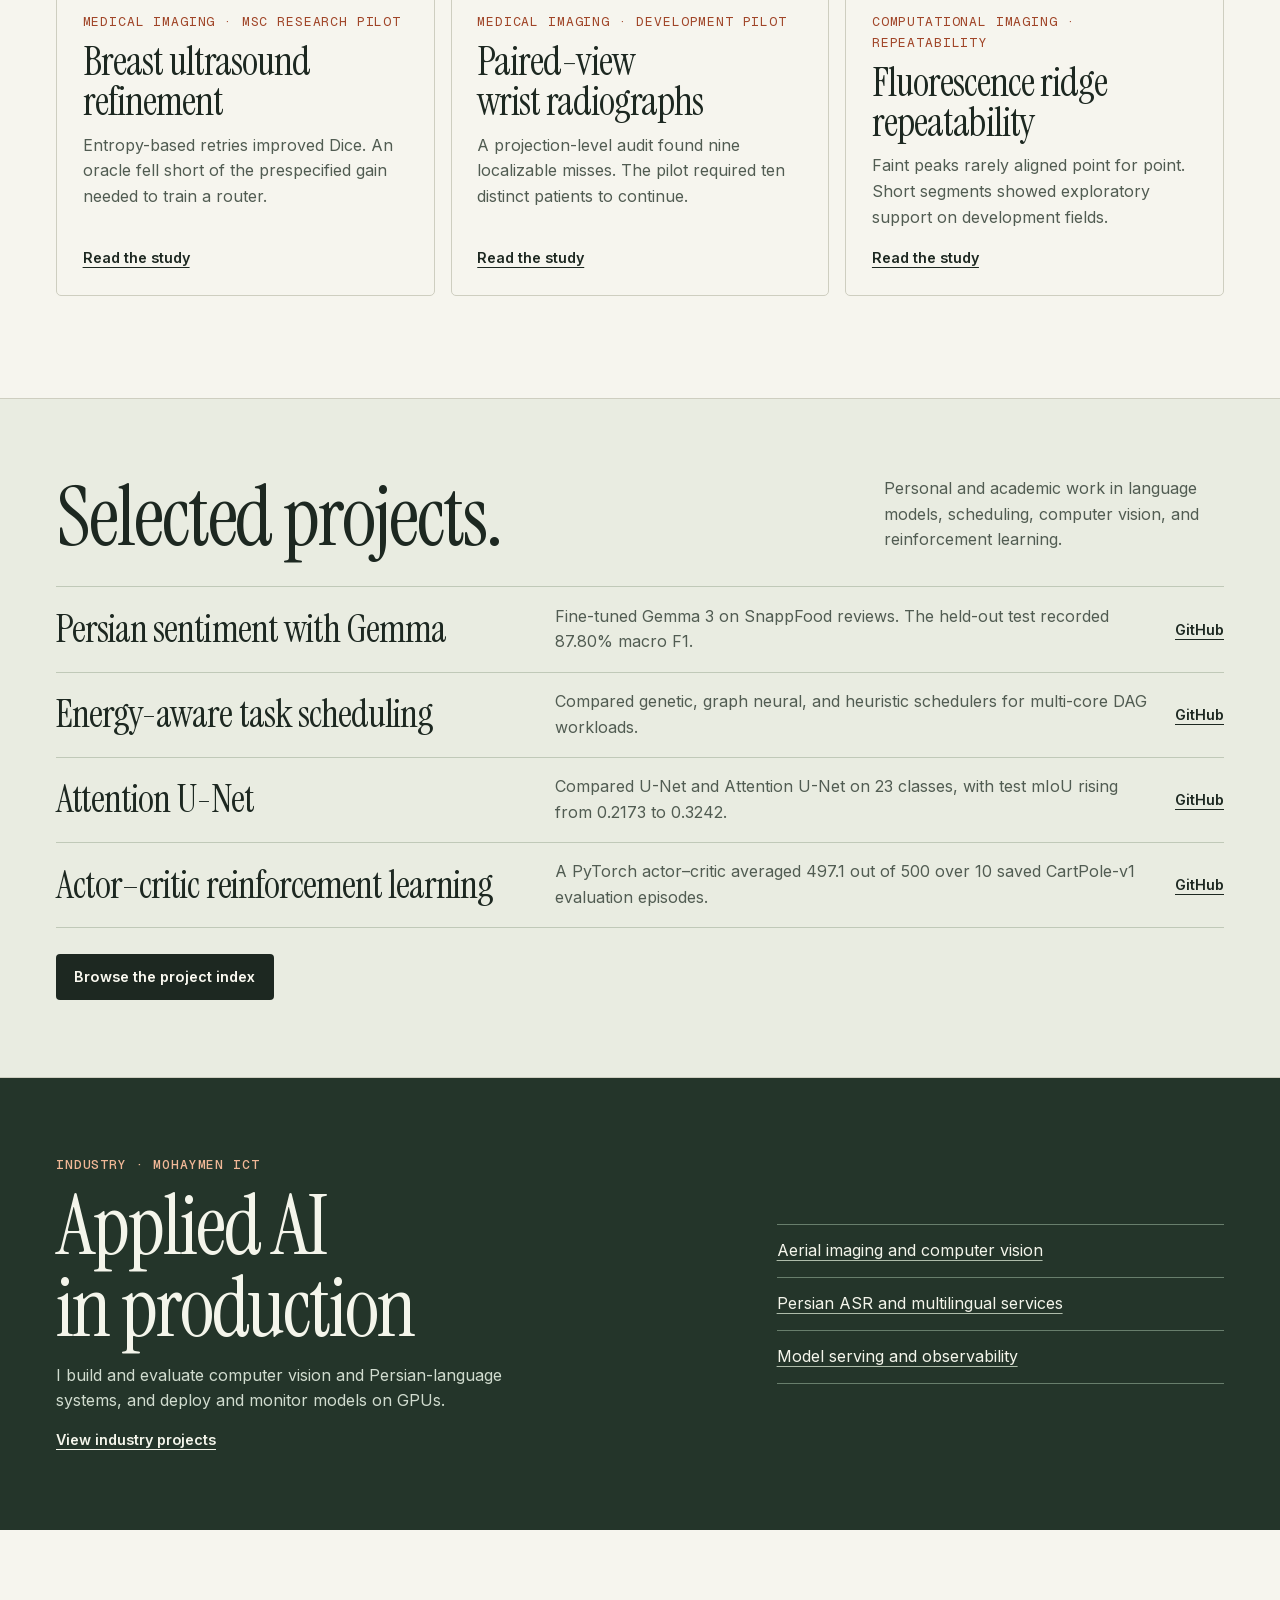
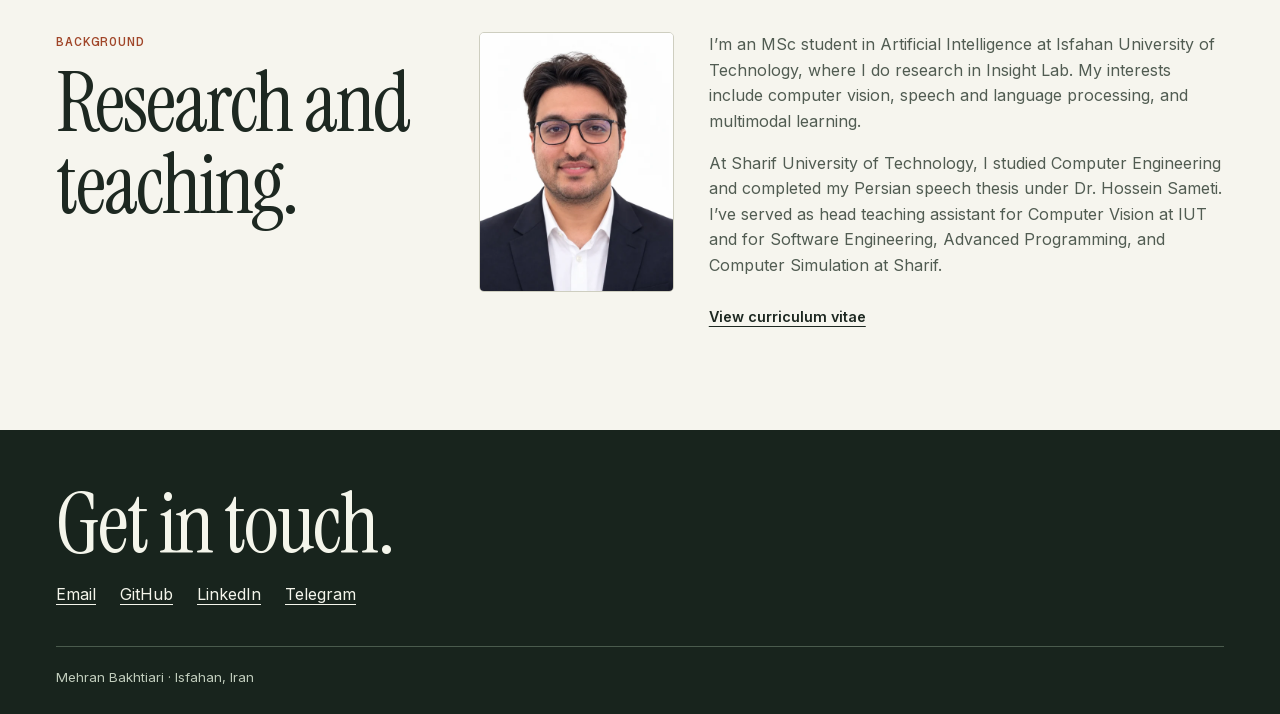
==== commit 528d318c: "Refine portfolio project categories and descriptions" ====
--- a/index.html
+++ b/index.html
@@ -87,8 +87,8 @@
       </section>
     </div>
     <section class="band" id="engineering"><div class="wrap">
-      <div class="section-heading"><h2>Selected projects.</h2><p>Personal and academic work in applied machine learning, systems, and Persian-language tools.</p></div>
-      <div class="work-list"><article class="work-row"><h3>Persian sentiment with Gemma</h3><p>Fine-tuned Gemma 3 on SnappFood reviews. The held-out test recorded 87.80% macro F1.</p><a class="text-link" href="https://github.com/mehbakh82/Gemma-Snappfood-Sentiment">GitHub<span class="visually-hidden"> for Persian sentiment with Gemma</span></a></article><article class="work-row"><h3>Energy-aware task scheduling</h3><p>Compared genetic, graph neural, and heuristic schedulers for multi-core DAG workloads.</p><a class="text-link" href="https://github.com/mehbakh82/Energy-Aware-Task-Scheduler">GitHub<span class="visually-hidden"> for Energy-aware task scheduling</span></a></article><article class="work-row"><h3>Attention U-Net</h3><p>Compared U-Net and Attention U-Net on 23 classes, with test mIoU rising from 0.2173 to 0.3242.</p><a class="text-link" href="https://github.com/mehbakh82/U-Net-Semantic-Segmentation">GitHub<span class="visually-hidden"> for Attention U-Net</span></a></article><article class="work-row"><h3>Persian layout in Claude</h3><p>A browser extension that improves right-to-left rendering for Persian text and mixed-direction content.</p><a class="text-link" href="https://github.com/mehbakh82/Claude-RTL-Fix">GitHub<span class="visually-hidden"> for Persian layout in Claude</span></a></article></div>
+      <div class="section-heading"><h2>Selected projects.</h2><p>Personal and academic work in language models, scheduling, computer vision, and reinforcement learning.</p></div>
+      <div class="work-list"><article class="work-row"><h3>Persian sentiment with Gemma</h3><p>Fine-tuned Gemma 3 on SnappFood reviews. The held-out test recorded 87.80% macro F1.</p><a class="text-link" href="https://github.com/mehbakh82/Gemma-Snappfood-Sentiment">GitHub<span class="visually-hidden"> for Persian sentiment with Gemma</span></a></article><article class="work-row"><h3>Energy-aware task scheduling</h3><p>Compared genetic, graph neural, and heuristic schedulers for multi-core DAG workloads.</p><a class="text-link" href="https://github.com/mehbakh82/Energy-Aware-Task-Scheduler">GitHub<span class="visually-hidden"> for Energy-aware task scheduling</span></a></article><article class="work-row"><h3>Attention U-Net</h3><p>Compared U-Net and Attention U-Net on 23 classes, with test mIoU rising from 0.2173 to 0.3242.</p><a class="text-link" href="https://github.com/mehbakh82/U-Net-Semantic-Segmentation">GitHub<span class="visually-hidden"> for Attention U-Net</span></a></article><article class="work-row"><h3>Actor–critic reinforcement learning</h3><p>A PyTorch actor–critic averaged 497.1 out of 500 over 10 saved CartPole-v1 evaluation episodes.</p><a class="text-link" href="https://github.com/mehbakh82/Deep-Reinforcement-Learning-Using-A2C-Algorithm">GitHub<span class="visually-hidden"> for Actor–critic reinforcement learning</span></a></article></div>
       <div class="actions"><a class="button" href="projects.html">Browse the project index</a></div>
     </div></section>
     <section class="industry-preview" aria-labelledby="industry-heading"><div class="wrap">
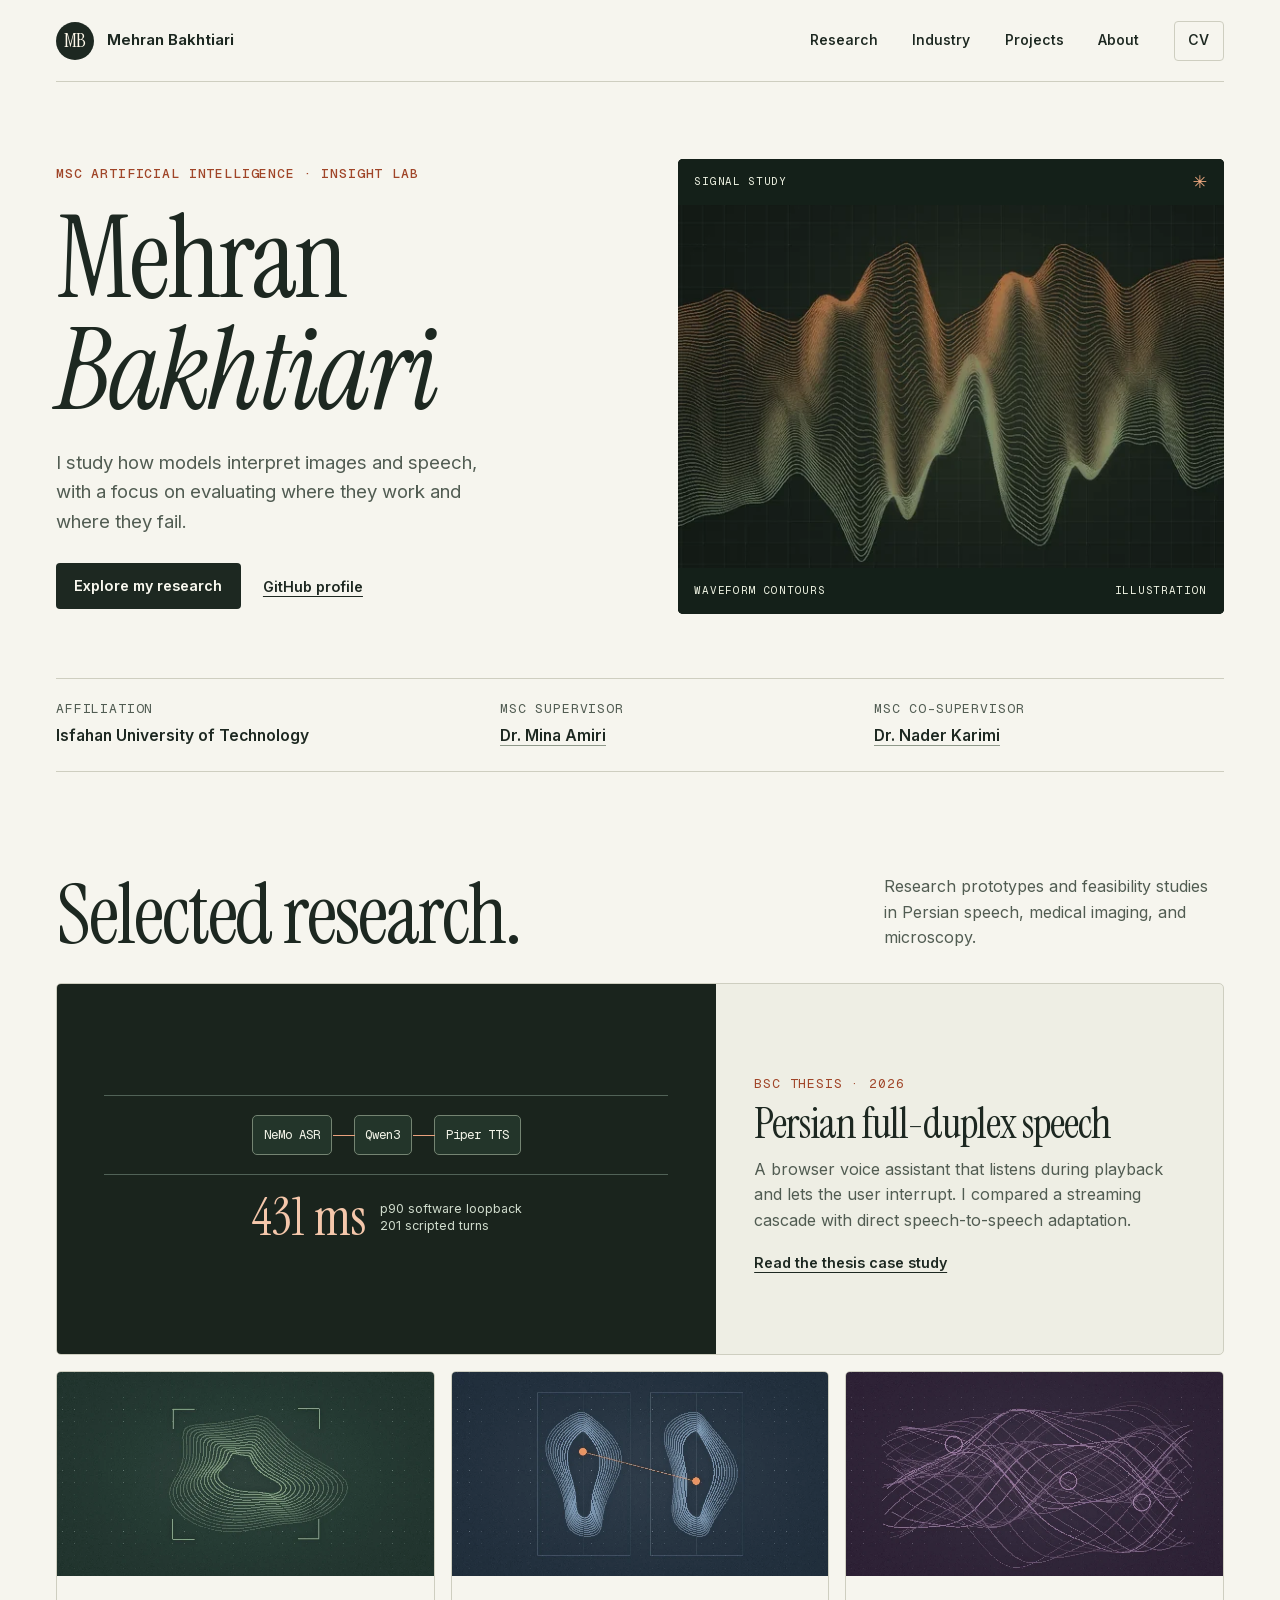
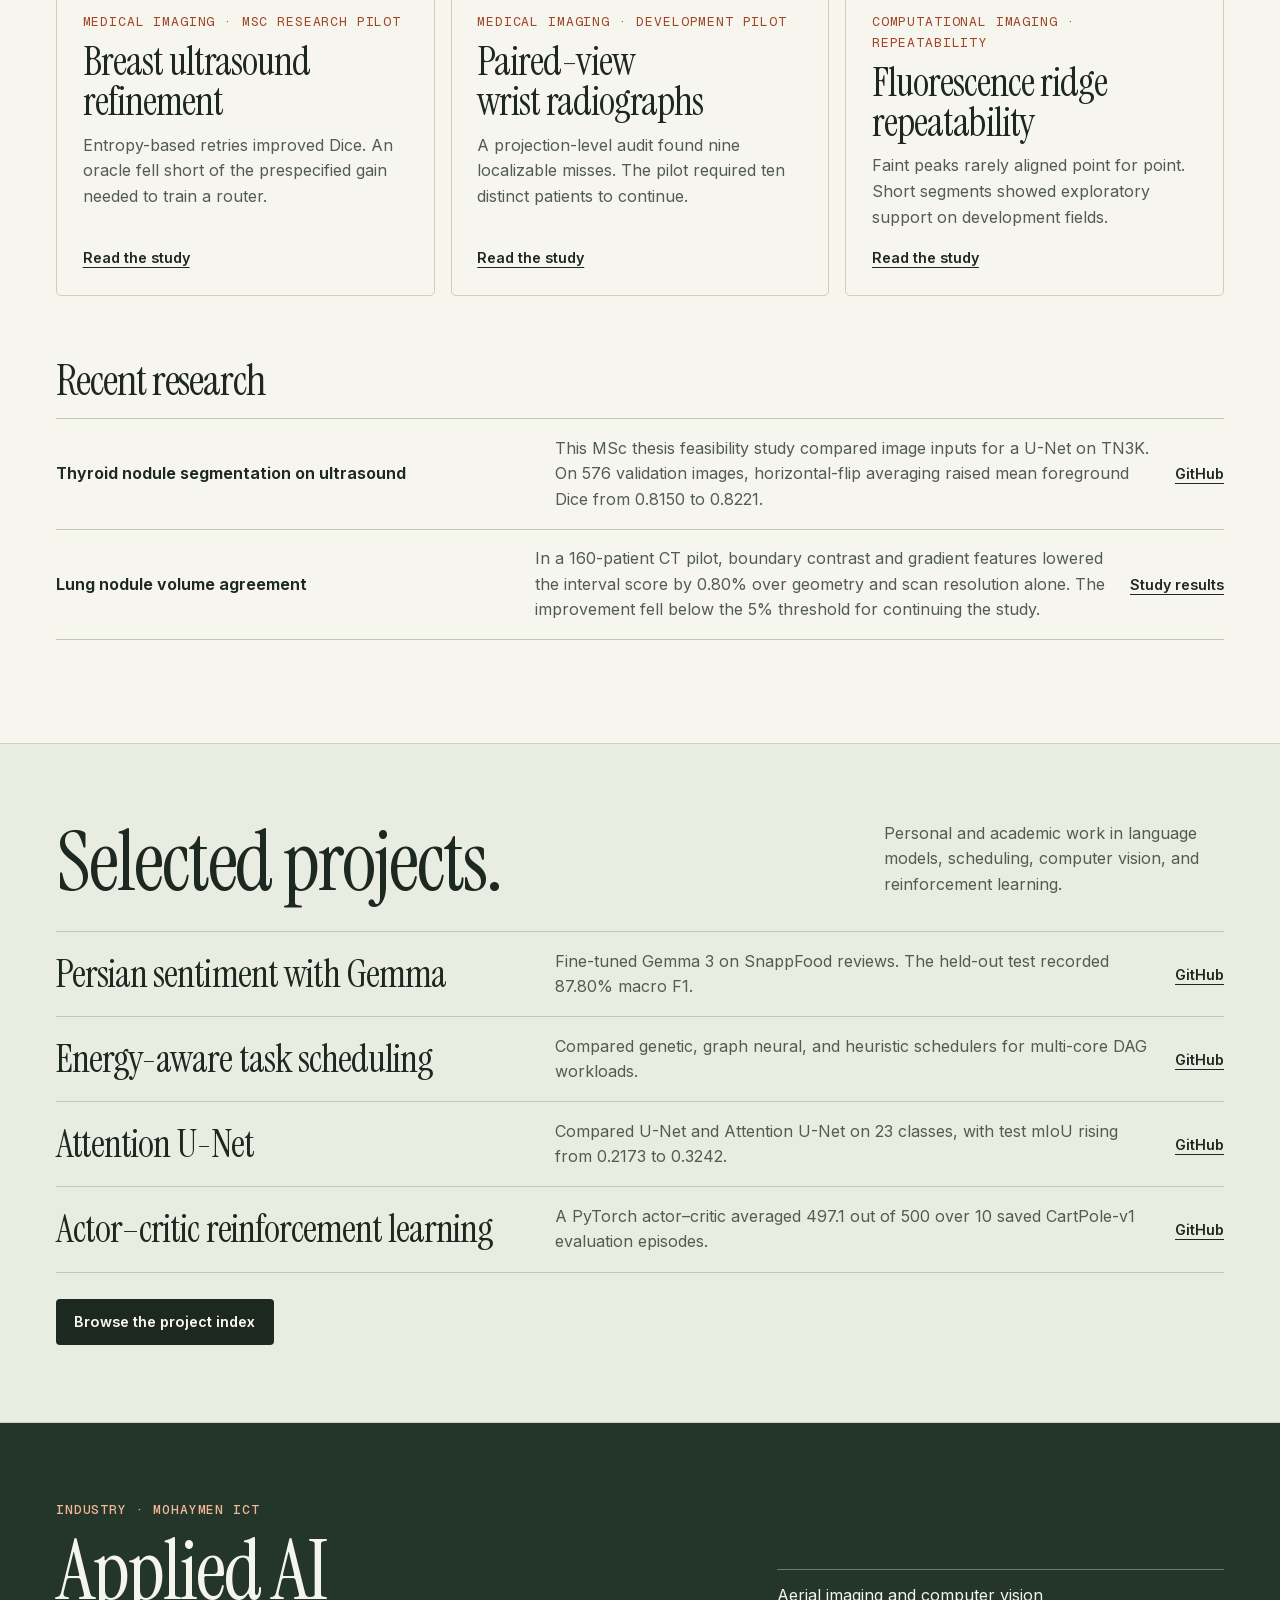
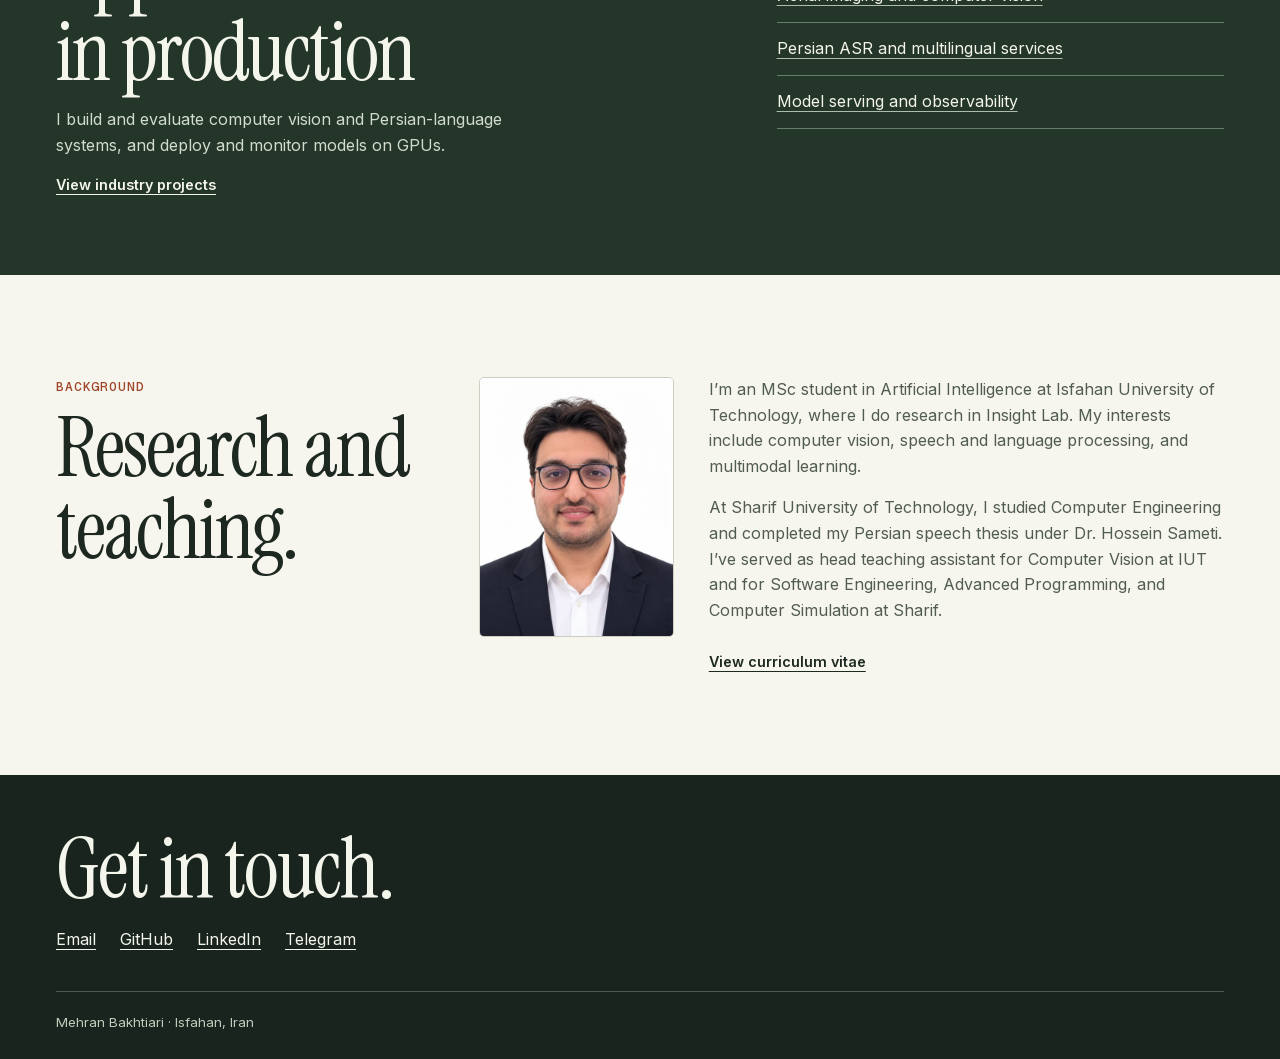
==== commit 5c3c8b23: "Sync the portfolio project index with GitHub" ====
--- a/index.html
+++ b/index.html
@@ -84,6 +84,21 @@
         <a class="text-link" href="research/fluorescence-ridges.html">Read the study<span class="visually-hidden"> on Fluorescence ridge repeatability</span></a>
       </div>
     </article></div>
+        <section class="research-updates" aria-labelledby="research-updates-heading">
+          <h3 id="research-updates-heading">Recent research</h3>
+          <div class="work-list">
+            <article class="work-row">
+              <h4>Thyroid nodule segmentation on ultrasound</h4>
+              <p>This MSc thesis feasibility study compared image inputs for a U-Net on TN3K. On 576 validation images, horizontal-flip averaging raised mean foreground Dice from 0.8150 to 0.8221.</p>
+              <a class="text-link" href="https://github.com/mehbakh82/thyroid-nodule-segmentation">GitHub<span class="visually-hidden"> for thyroid nodule segmentation</span></a>
+            </article>
+            <article class="work-row">
+              <h4>Lung nodule volume agreement</h4>
+              <p>In a 160-patient CT pilot, boundary contrast and gradient features lowered the interval score by 0.80% over geometry and scan resolution alone. The improvement fell below the 5% threshold for continuing the study.</p>
+              <a class="text-link" href="https://github.com/mehbakh82/nodule-volume-agreement/blob/main/RESULTS.md">Study results<span class="visually-hidden"> for lung nodule volume agreement</span></a>
+            </article>
+          </div>
+        </section>
       </section>
     </div>
     <section class="band" id="engineering"><div class="wrap">
--- a/styles.css
+++ b/styles.css
@@ -91,6 +91,9 @@
 .work-row{display:grid;grid-template-columns:1fr 1.25fr auto;align-items:center;gap:1.15rem;padding:1.03rem 0;border-bottom:1px solid #c0c9b8}
 .work-row h3{font-size:clamp(1.8rem,3vw,2.65rem)}
 .work-row p{color:var(--sub)}
+.research-updates{margin-top:clamp(2.5rem,5vw,4.5rem)}
+.research-updates .work-list{margin-top:1rem}
+.research-updates h4{margin:0;font-size:1rem;font-weight:650;line-height:1.45}
 .about{display:grid;grid-template-columns:minmax(0,.78fr) minmax(0,1.62fr);gap:clamp(2rem,5vw,5rem)}
 .about-profile{display:grid;grid-template-columns:minmax(0,.55fr) minmax(0,1.45fr);align-items:start;gap:clamp(1.15rem,2.7vw,2.45rem)}
 .about-portrait{overflow:hidden;border:1px solid var(--rule);border-radius:5px}
